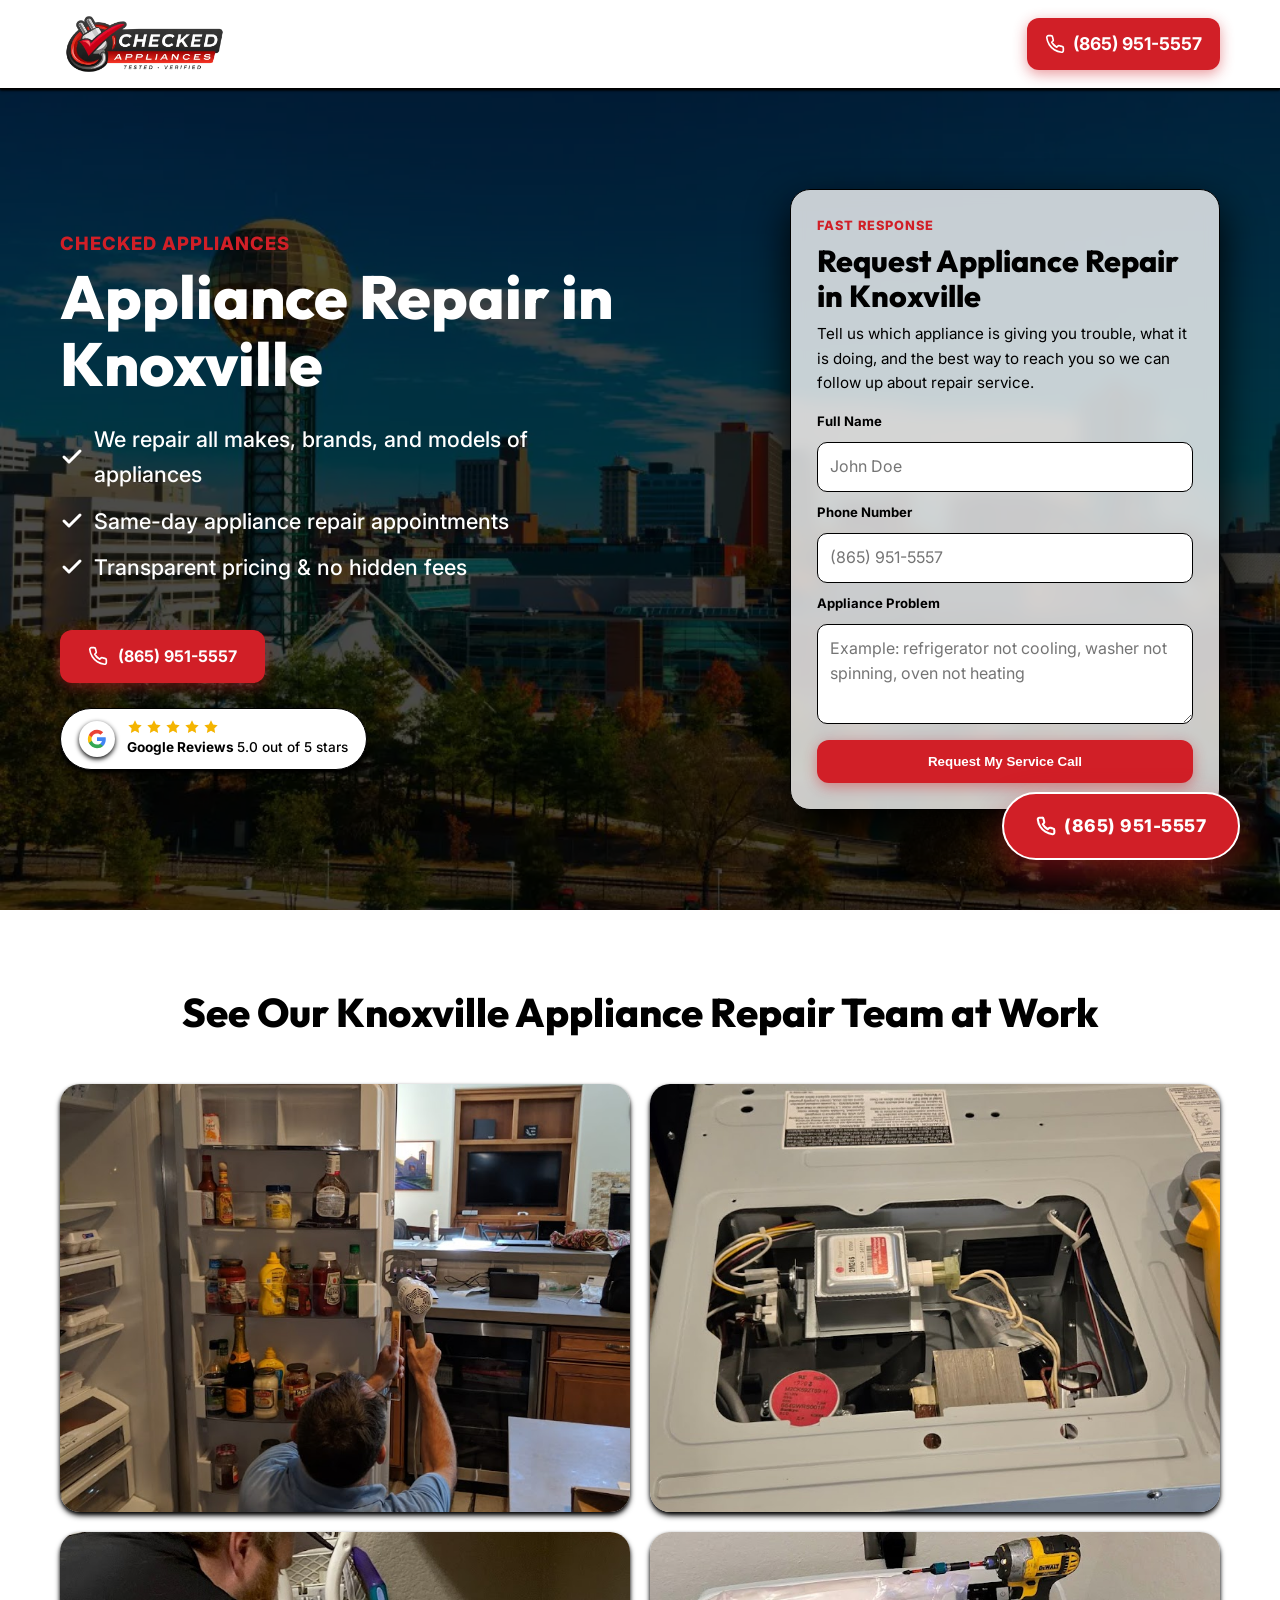
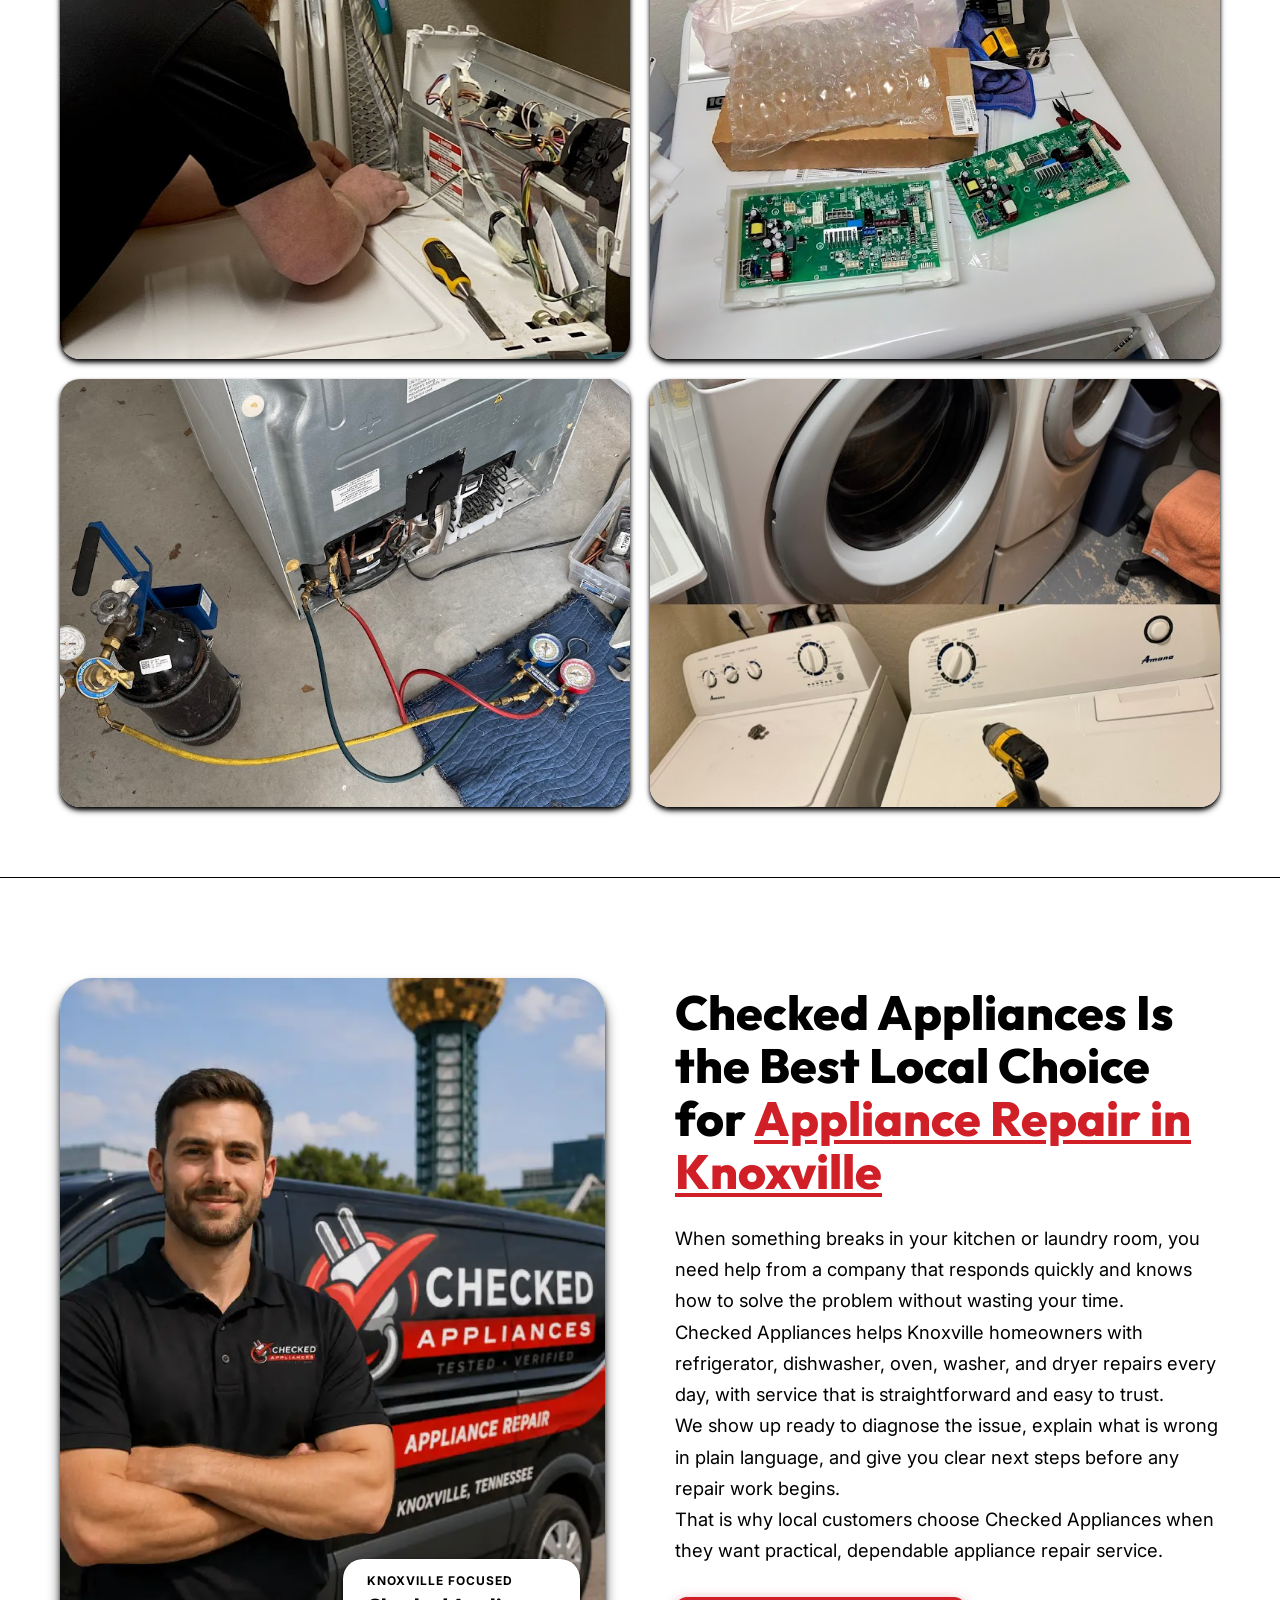
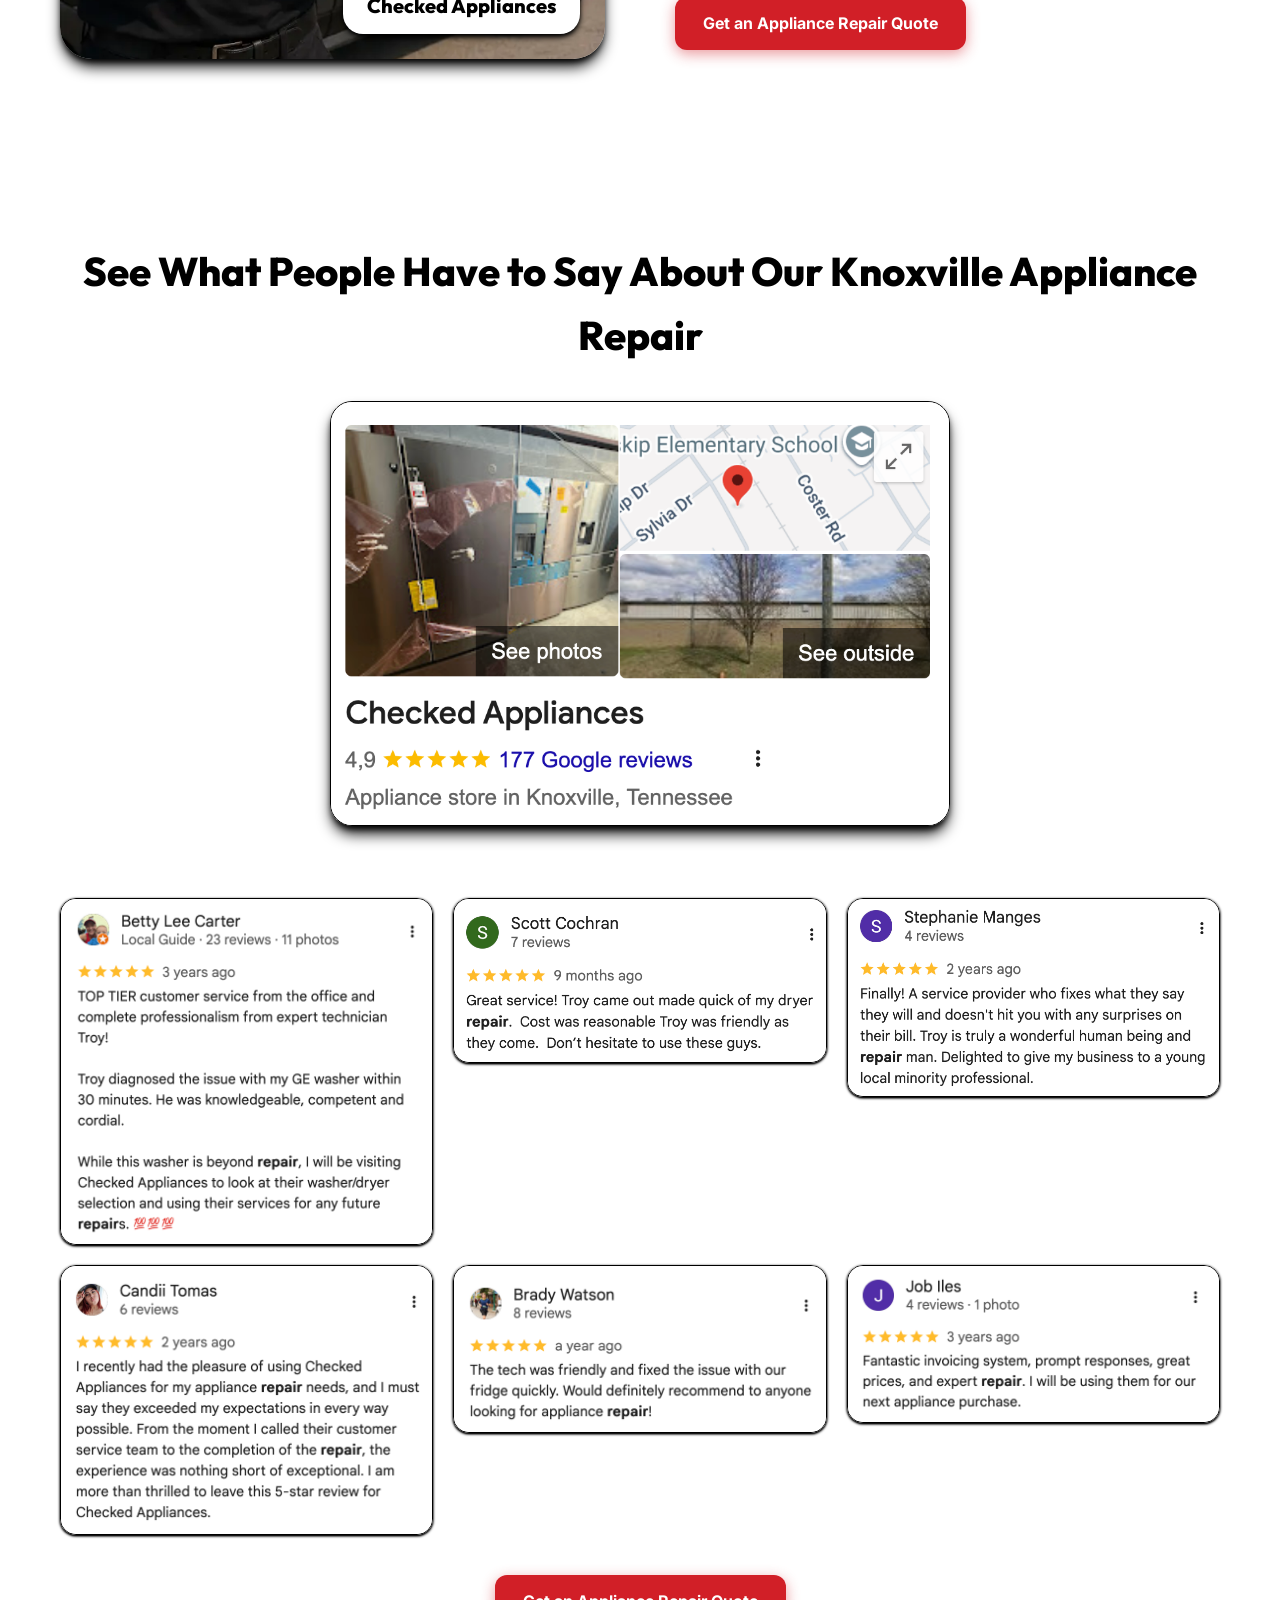
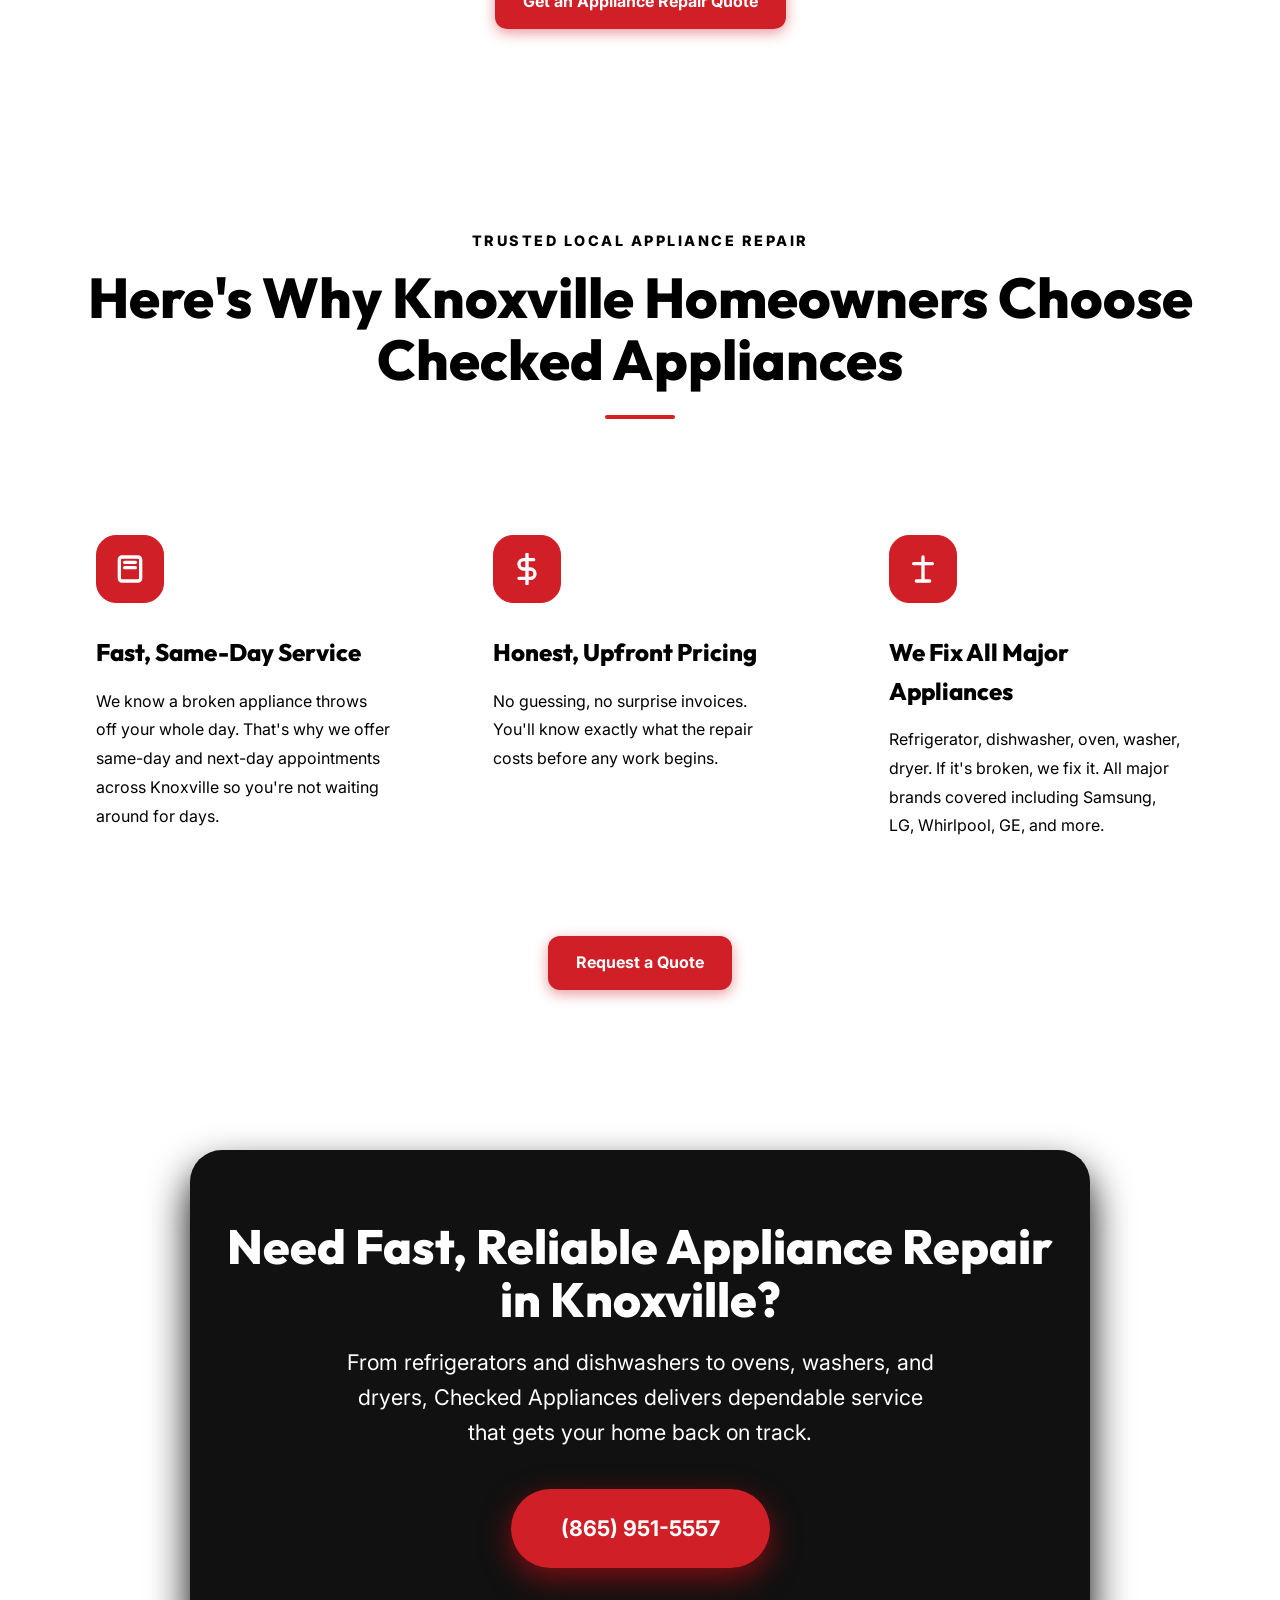
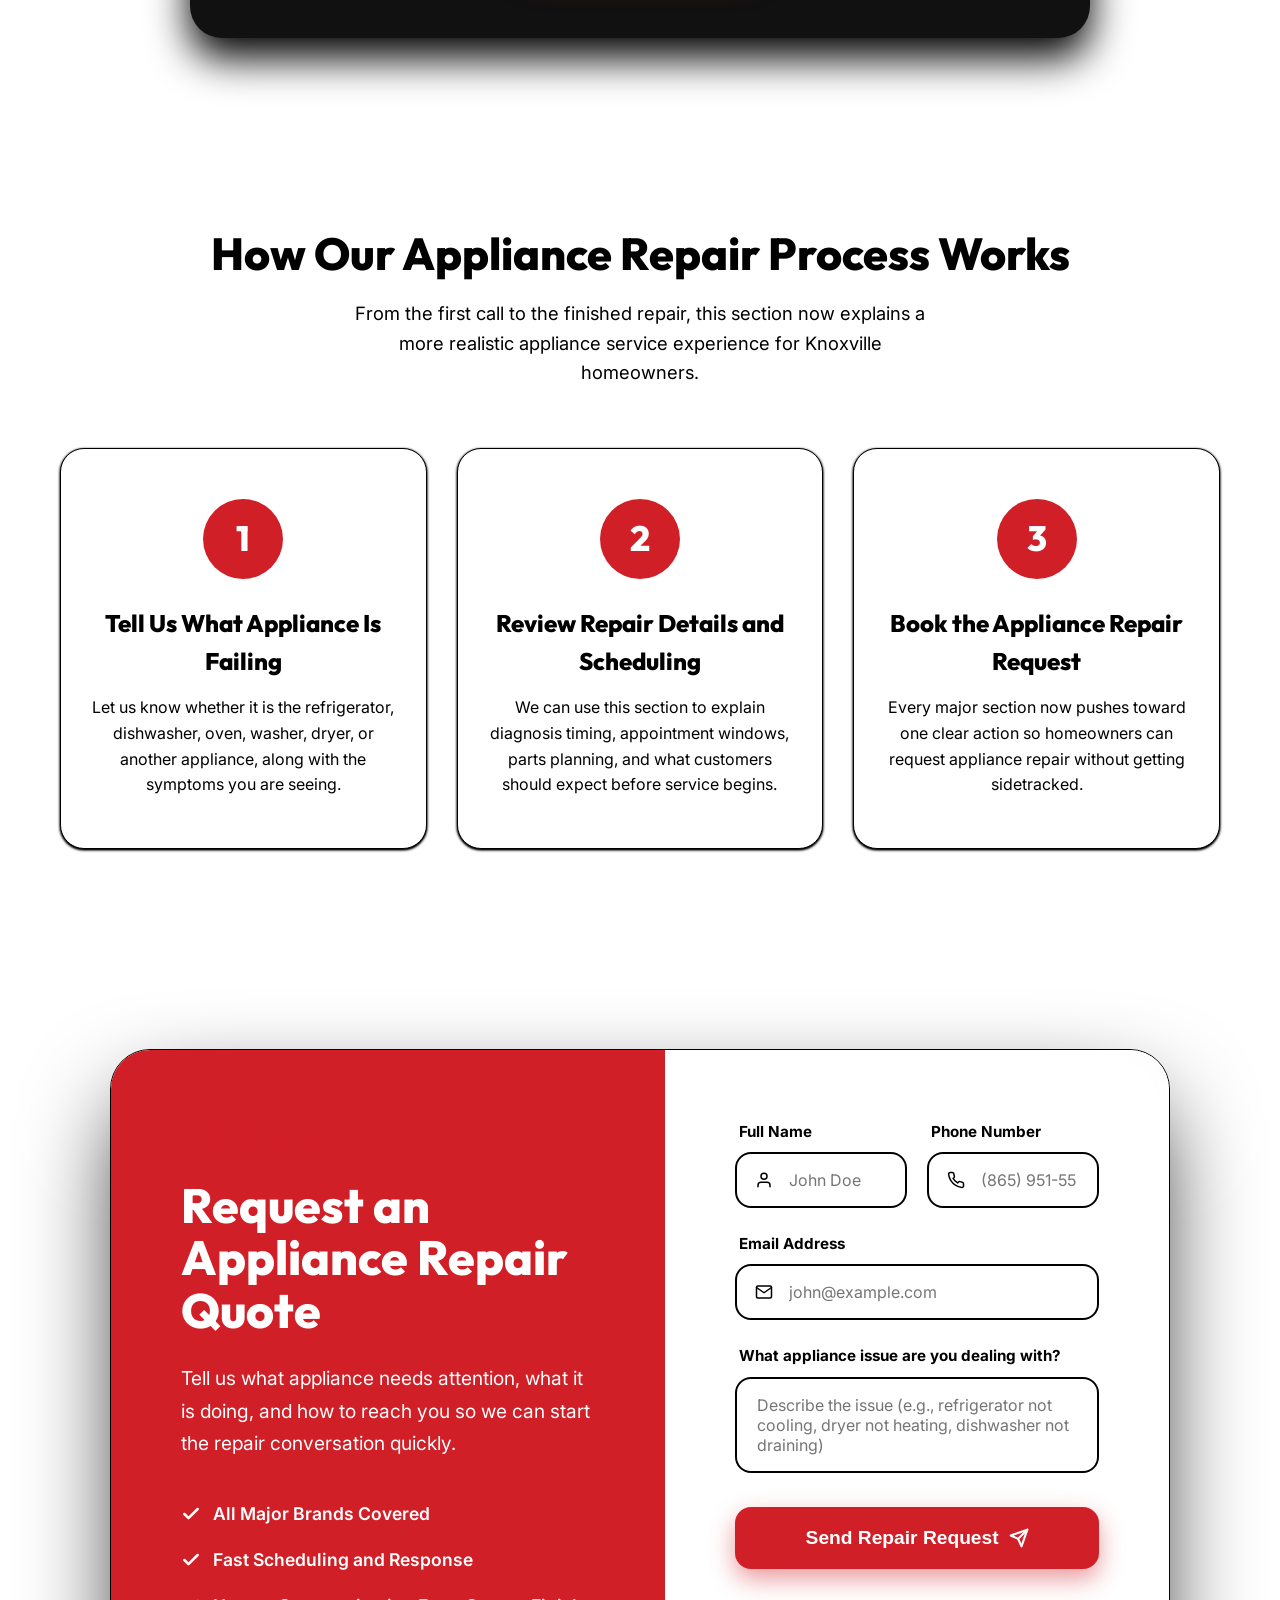
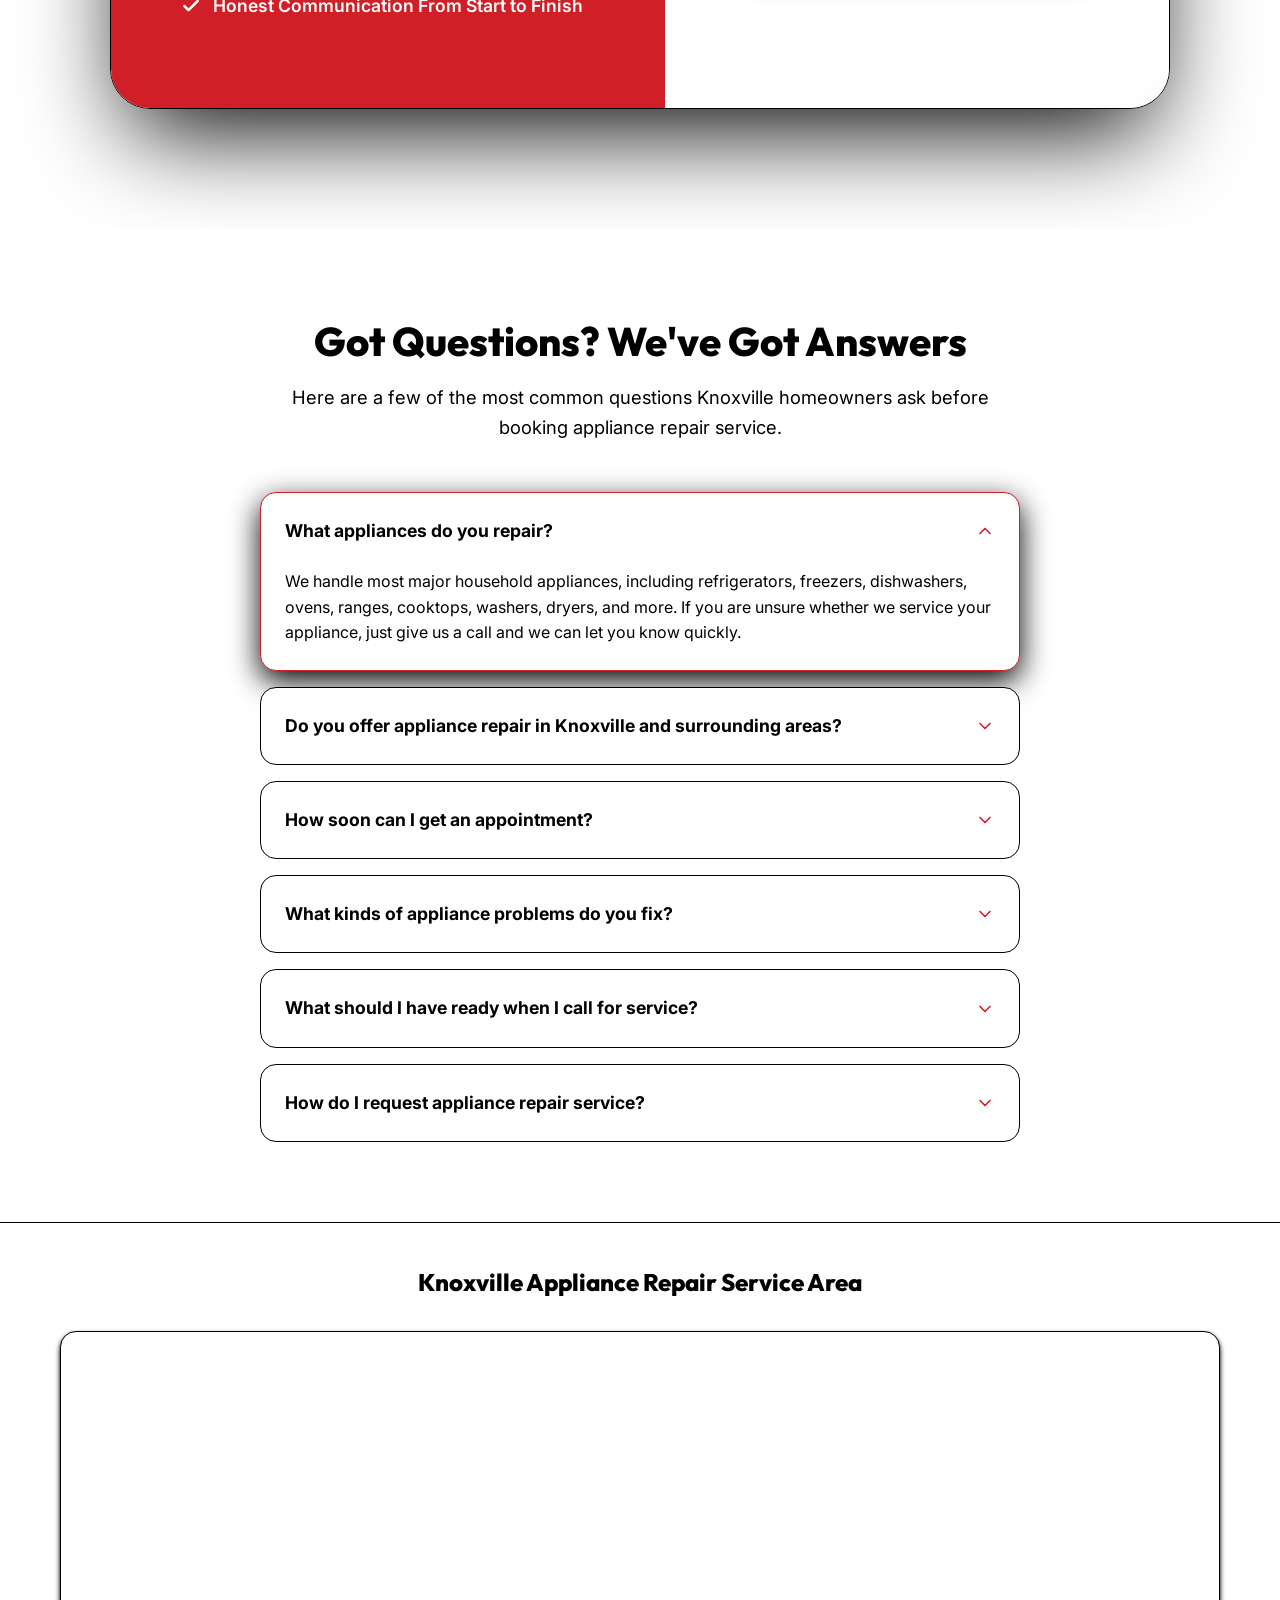
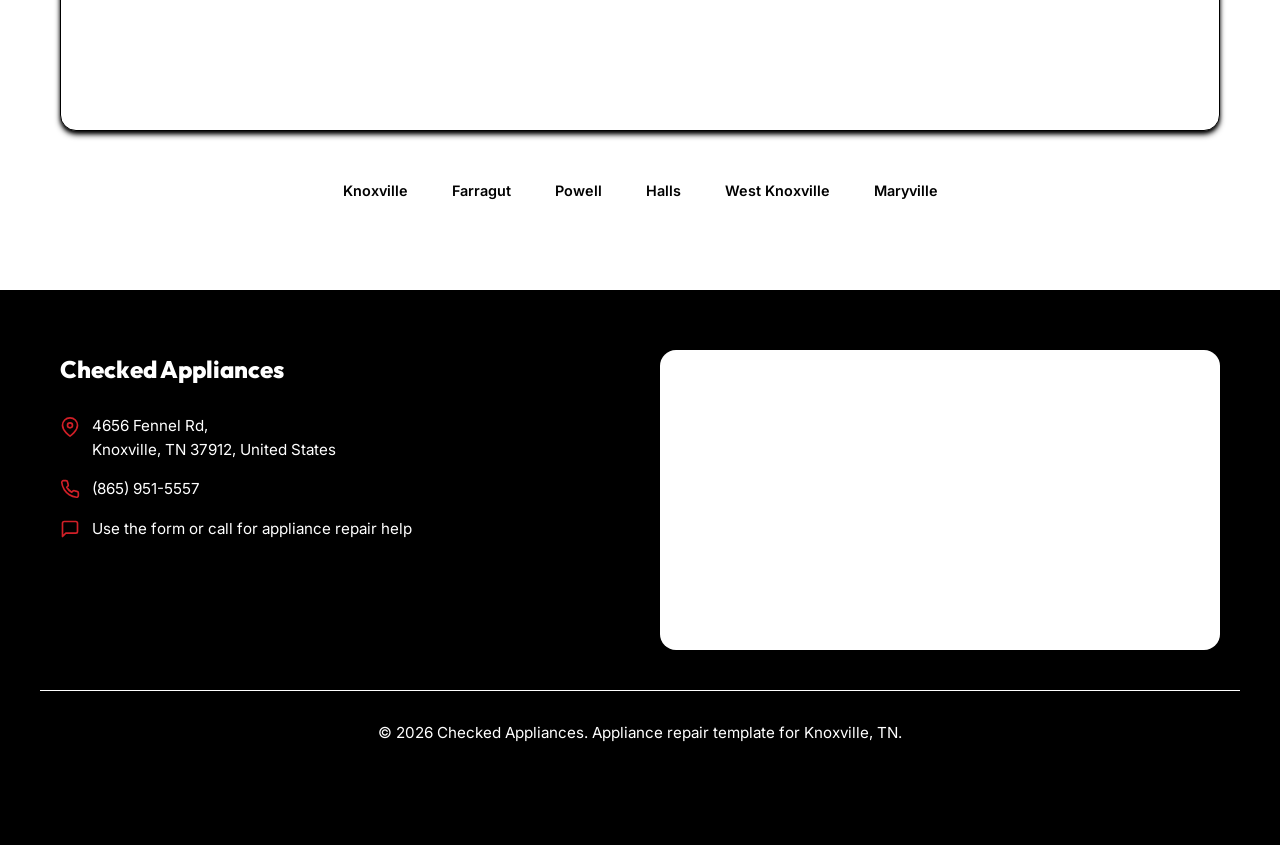
==== index.html @ 208848c4 "feat: rebuild landing page for checked appliances" ====
<!DOCTYPE html>
<html lang="en">

<head>
    <meta charset="UTF-8">
    <meta name="viewport" content="width=device-width, initial-scale=1.0">
    <title>Checked Appliances | Appliance Repair Knoxville</title>
    <meta name="description"
        content="Checked Appliances is a Knoxville appliance repair landing page template built for refrigerator, oven, dishwasher, washer, and dryer service.">
    <link rel="stylesheet" href="style.css">
    <link rel="preconnect" href="https://fonts.googleapis.com">
    <link rel="preconnect" href="https://fonts.gstatic.com" crossorigin>
    <link
        href="https://fonts.googleapis.com/css2?family=Inter:wght@400;500;600;700;800&family=Outfit:wght@400;600;700;800&display=swap"
        rel="stylesheet">
    <script type="application/ld+json">
    {
      "@context": "https://schema.org",
      "@type": "LocalBusiness",
      "name": "Checked Appliances",
      "image": "placeholder.svg",
      "url": "https://example.com",
      "telephone": "",
      "priceRange": "$$",
      "address": {
        "@type": "PostalAddress",
        "streetAddress": "Knoxville Service Area",
        "addressLocality": "Knoxville",
        "addressRegion": "TN",
        "postalCode": "37902",
        "addressCountry": "US"
      },
      "geo": {
        "@type": "GeoCoordinates",
        "latitude": 35.9606,
        "longitude": -83.9207
      },
      "openingHoursSpecification": {
        "@type": "OpeningHoursSpecification",
        "dayOfWeek": [
          "Monday",
          "Tuesday",
          "Wednesday",
          "Thursday",
          "Friday",
          "Saturday"
        ],
        "opens": "08:00",
        "closes": "18:00"
      },
      "sameAs": []
    }
    </script>
</head>

<body>
    <header class="sticky-header">
        <div class="container header-content">
            <div class="logo">
                <img src="Checked-Appliances-01.webp" alt="Checked Appliances logo" class="logo-img">
            </div>
            <div class="header-right">
                <a href="tel:8659515557" class="phone-link header-cta" id="header-call-link">
                    <svg class="phone-icon" viewBox="0 0 24 24" fill="none" stroke="currentColor" stroke-width="2"
                        stroke-linecap="round" stroke-linejoin="round">
                        <path
                            d="M22 16.92v3a2 2 0 0 1-2.18 2 19.79 19.79 0 0 1-8.63-3.07 19.5 19.5 0 0 1-6-6 19.79 19.79 0 0 1-3.07-8.67A2 2 0 0 1 4.11 2h3a2 2 0 0 1 2 1.72 12.84 12.84 0 0 0 .7 2.81 2 2 0 0 1-.45 2.11L8.09 9.91a16 16 0 0 0 6 6l1.27-1.27a2 2 0 0 1 2.11-.45 12.84 12.84 0 0 0 2.81.7A2 2 0 0 1 22 16.92z">
                        </path>
                    </svg>
                    (865) 951-5557
                </a>
            </div>
        </div>
    </header>

    <main id="top">
        <section class="hero-v2">
            <div class="hero-overlay"></div>
            <img src="knoxvilletn.webp" alt="Knoxville skyline" class="hero-bg-img">
            <div class="container hero-container">
                <div class="hero-content">
                    <p style="color: var(--accent); font-weight: 800; font-size: 1.15rem; margin-bottom: 5px; text-transform: uppercase; letter-spacing: 1px;">Checked Appliances</p>
                    <h1 style="margin-top: 0;">Appliance Repair in <span class="highlight">Knoxville</span></h1>
                    <ul class="hero-subtext" style="list-style: none; padding: 0; text-align: left;">
                        <li style="display: flex; align-items: center; gap: 10px; margin-bottom: 12px; text-align: left;">
                            <svg width="24" height="24" viewBox="0 0 24 24" fill="none" stroke="#ffffff" stroke-width="3" stroke-linecap="round" stroke-linejoin="round" style="flex-shrink: 0;"><polyline points="20 6 9 17 4 12"></polyline></svg>
                            We repair all makes, brands, and models of appliances
                        </li>
                        <li style="display: flex; align-items: center; gap: 10px; margin-bottom: 12px; text-align: left;">
                            <svg width="24" height="24" viewBox="0 0 24 24" fill="none" stroke="#ffffff" stroke-width="3" stroke-linecap="round" stroke-linejoin="round" style="flex-shrink: 0;"><polyline points="20 6 9 17 4 12"></polyline></svg>
                            Same-day appliance repair appointments
                        </li>
                        <li style="display: flex; align-items: center; gap: 10px; text-align: left;">
                            <svg width="24" height="24" viewBox="0 0 24 24" fill="none" stroke="#ffffff" stroke-width="3" stroke-linecap="round" stroke-linejoin="round" style="flex-shrink: 0;"><polyline points="20 6 9 17 4 12"></polyline></svg>
                            Transparent pricing & no hidden fees
                        </li>
                    </ul>

                    <div class="hero-actions-container">
                        <a href="tel:8659515557" class="btn btn-primary btn-cta-main" id="hero-call-btn">
                            <svg class="phone-icon ring-animation" viewBox="0 0 24 24" fill="none" stroke="currentColor"
                                stroke-width="2" stroke-linecap="round" stroke-linejoin="round">
                                <path
                                    d="M22 16.92v3a2 2 0 0 1-2.18 2 19.79 19.79 0 0 1-8.63-3.07 19.5 19.5 0 0 1-6-6 19.79 19.79 0 0 1-3.07-8.67A2 2 0 0 1 4.11 2h3a2 2 0 0 1 2 1.72 12.84 12.84 0 0 0 .7 2.81 2 2 0 0 1-.45 2.11L8.09 9.91a16 16 0 0 0 6 6l1.27-1.27a2 2 0 0 1 2.11-.45 12.84 12.84 0 0 0 2.81.7A2 2 0 0 1 22 16.92z">
                                </path>
                            </svg>
                            (865) 951-5557
                        </a>
                    </div>

                    <div style="margin-top: 8px;">
                        <div style="display: inline-flex; align-items: center; gap: 12px; background: #ffffff; padding: 10px 18px; border-radius: 50px; box-shadow: var(--shadow-md); border: 1px solid #000000;">
                            <div style="width: 36px; height: 36px; background: #fff; border-radius: 50%; box-shadow: 0 2px 5px #000000; display: flex; align-items: center; justify-content: center; flex-shrink: 0;">
                                <svg width="20" height="20" viewBox="0 0 24 24">
                                  <path fill="#4285F4" d="M22.56 12.25c0-.78-.07-1.53-.2-2.25H12v4.26h5.92c-.26 1.37-1.04 2.53-2.21 3.31v2.77h3.57c2.08-1.92 3.28-4.74 3.28-8.09z"/>
                                  <path fill="#34A853" d="M12 23c2.97 0 5.46-.98 7.28-2.66l-3.57-2.77c-.98.66-2.23 1.06-3.71 1.06-2.86 0-5.29-1.93-6.16-4.53H2.18v2.84C3.99 20.53 7.7 23 12 23z"/>
                                  <path fill="#FBBC05" d="M5.84 14.09c-.22-.66-.35-1.36-.35-2.09s.13-1.43.35-2.09V7.07H2.18C1.43 8.55 1 10.22 1 12s.43 3.45 1.18 4.93l3.66-2.84z"/>
                                  <path fill="#EA4335" d="M12 5.38c1.62 0 3.06.56 4.21 1.64l3.15-3.15C17.45 2.09 14.97 1 12 1 7.7 1 3.99 3.47 2.18 7.07l3.66 2.84c.87-2.6 3.3-4.53 6.16-4.53z"/>
                                </svg>
                            </div>
                            <div style="display: flex; flex-direction: column; align-items: flex-start; text-align: left;">
                                <div style="display: flex; gap: 3px; color: #f4b400;">
                                    <svg width="16" height="16" viewBox="0 0 24 24" fill="currentColor"><path d="M12 2L15.09 8.26L22 9.27L17 14.14L18.18 21.02L12 17.77L5.82 21.02L7 14.14L2 9.27L8.91 8.26L12 2Z"/></svg>
                                    <svg width="16" height="16" viewBox="0 0 24 24" fill="currentColor"><path d="M12 2L15.09 8.26L22 9.27L17 14.14L18.18 21.02L12 17.77L5.82 21.02L7 14.14L2 9.27L8.91 8.26L12 2Z"/></svg>
                                    <svg width="16" height="16" viewBox="0 0 24 24" fill="currentColor"><path d="M12 2L15.09 8.26L22 9.27L17 14.14L18.18 21.02L12 17.77L5.82 21.02L7 14.14L2 9.27L8.91 8.26L12 2Z"/></svg>
                                    <svg width="16" height="16" viewBox="0 0 24 24" fill="currentColor"><path d="M12 2L15.09 8.26L22 9.27L17 14.14L18.18 21.02L12 17.77L5.82 21.02L7 14.14L2 9.27L8.91 8.26L12 2Z"/></svg>
                                    <svg width="16" height="16" viewBox="0 0 24 24" fill="currentColor"><path d="M12 2L15.09 8.26L22 9.27L17 14.14L18.18 21.02L12 17.77L5.82 21.02L7 14.14L2 9.27L8.91 8.26L12 2Z"/></svg>
                                </div>
                                <span style="font-size: 0.85rem; font-weight: 700; color: var(--text-main); margin-top: 2px;">Google Reviews <span style="font-weight: 500; color: var(--text-light);">5.0 out of 5 stars</span></span>
                            </div>
                        </div>

                        <div class="desktop-hero-photo desktop-only">
                            <img src="placeholder.svg" alt="Checked Appliances technician placeholder" class="desktop-hero-photo-img">
                        </div>

                        <div class="mobile-truck-anim-hero mobile-only truck-trigger">
                            <img src="placeholder.svg" alt="Checked Appliances service placeholder" class="truck-img-hero">
                        </div>
                    </div>
                </div>
                <aside class="hero-form-panel desktop-only" aria-label="Request appliance repair">
                    <div class="hero-form-card">
                        <p class="hero-form-kicker">Fast Response</p>
                        <h3>Request Appliance Repair in Knoxville</h3>
                        <p class="hero-form-copy">Tell us which appliance is giving you trouble, what it is doing, and the best way to reach you so we can follow up about repair service.</p>
                        <form data-netlify="true" name="hero-appliance-repair-quote" class="hero-quick-form">
                            <input type="hidden" name="form-name" value="hero-appliance-repair-quote">
                            <label for="hero-name">Full Name</label>
                            <input type="text" id="hero-name" name="name" required placeholder="John Doe">

                            <label for="hero-phone">Phone Number</label>
                            <input type="tel" id="hero-phone" name="phone" required placeholder="(865) 951-5557">

                            <label for="hero-needs">Appliance Problem</label>
                            <textarea id="hero-needs" name="needs" rows="3" required placeholder="Example: refrigerator not cooling, washer not spinning, oven not heating"></textarea>

                            <button type="submit" class="btn btn-primary hero-form-submit">Request My Service Call</button>
                        </form>
                    </div>
                </aside>
                </div>
            </div>
        </section>

        <section class="team-gallery" style="background: var(--white); padding: 70px 0;">
            <div class="container">
                <div class="section-header" style="margin-bottom: 40px;">
                    <h2>See Our Knoxville Appliance Repair Team at Work</h2>
                </div>
                <div class="team-grid">
                    <div class="team-item"><img src="appliancerepair1.jpg" alt="Technician repairing a refrigerator in Knoxville" style="position: absolute; top: 0; left: 0; width: 100%; height: 100%; object-fit: cover;"></div>
                    <div class="team-item"><img src="appliancerepair2.jpg" alt="Appliance diagnostics and electrical testing" style="position: absolute; top: 0; left: 0; width: 100%; height: 100%; object-fit: cover;"></div>
                    <div class="team-item"><img src="appliancerepair3.jpg" alt="Technician repairing a laundry appliance" style="position: absolute; top: 0; left: 0; width: 100%; height: 100%; object-fit: cover;"></div>
                    <div class="team-item"><img src="appliancerepair5.jpg" alt="Replacement appliance control boards ready for repair" style="position: absolute; top: 0; left: 0; width: 100%; height: 100%; object-fit: cover;"></div>
                    <div class="team-item"><img src="appliancerepair6.jpg" alt="Refrigerator sealed system service in progress" style="position: absolute; top: 0; left: 0; width: 100%; height: 100%; object-fit: cover;"></div>
                    <div class="team-item"><img src="appliancerepair7.jpg" alt="Washer and dryer appliance repair examples" style="position: absolute; top: 0; left: 0; width: 100%; height: 100%; object-fit: cover;"></div>
                </div>
            </div>
        </section>

        <section class="owner-intro">
            <div class="container split-50">
                <div class="owner-image-box">
                    <img src="checkedappliances.webp" alt="Checked Appliances technician in Knoxville" class="owner-img">
                    <div class="owner-badge">
                        <span class="badge-title">Knoxville Focused</span>
                        <span class="badge-name">Checked Appliances</span>
                    </div>
                </div>
                <div class="owner-text-box">
                    <h2 class="owner-title">Checked Appliances Is the Best Local Choice for <span class="highlight">Appliance Repair in Knoxville</span></h2>
                    <div class="owner-blurb">
                        <p>When something breaks in your kitchen or laundry room, you need help from a company that responds quickly and knows how to solve the problem without wasting your time.<br>Checked Appliances helps Knoxville homeowners with refrigerator, dishwasher, oven, washer, and dryer repairs every day, with service that is straightforward and easy to trust.<br>We show up ready to diagnose the issue, explain what is wrong in plain language, and give you clear next steps before any repair work begins.<br>That is why local customers choose Checked Appliances when they want practical, dependable appliance repair service.</p>
                    </div>
                    <div class="owner-cta">
                        <a href="#top" class="btn btn-primary">Get an Appliance Repair Quote</a>
                    </div>
                </div>
            </div>
        </section>

        <section id="reviews" class="reviews">
            <div class="container">
                <div class="section-header" style="display: flex; flex-direction: column; align-items: center;">
                    <h2>See What People Have to Say About Our Knoxville Appliance Repair</h2>
                    <img src="reviews-summary.png" alt="Checked Appliances Google review summary" style="width: 100%; max-width: 620px; border-radius: 22px; margin-top: 24px; margin-bottom: 22px; box-shadow: var(--shadow-lg); border: 1px solid #000000;">
                </div>

                <div class="reviews-grid-v2">
                    <img src="review-1.png" alt="Checked Appliances review from Betty Lee Carter" class="review-img-v2">
                    <img src="review-2.png" alt="Checked Appliances review from Scott Cochran" class="review-img-v2">
                    <img src="review-3.png" alt="Checked Appliances review from Stephanie Manges" class="review-img-v2">
                    <img src="review-4.png" alt="Checked Appliances review from Candii Tomas" class="review-img-v2">
                    <img src="review-5.png" alt="Checked Appliances review from Brady Watson" class="review-img-v2">
                    <img src="review-6.png" alt="Checked Appliances review from Job Iles" class="review-img-v2">
                </div>

                <div style="display: flex; flex-wrap: wrap; justify-content: center; gap: 14px; margin-top: 40px; margin-bottom: 20px;">
                    <a href="#top" class="btn btn-primary" id="reviews-call-btn">Get an Appliance Repair Quote</a>
                </div>
            </div>
        </section>

        <section class="why-pick-v3">
            <div class="blob-1"></div>
            <div class="blob-2"></div>

            <div class="container" style="position: relative; z-index: 2;">
                <div class="section-header-v3">
                    <p class="subtitle-v3">Trusted Local Appliance Repair</p>
                    <h2 class="title-v3">Here's Why Knoxville Homeowners Choose Checked Appliances</h2>
                    <div class="divider-v3"></div>
                </div>

                <div class="feature-grid-v3">
                    <div class="feature-card-v3 reveal">
                        <div class="icon-box-v3">
                            <svg width="32" height="32" viewBox="0 0 24 24" fill="none" stroke="#ffffff" stroke-width="2.5" stroke-linecap="round" stroke-linejoin="round">
                                <rect x="4" y="3" width="16" height="18" rx="2"/><line x1="8" y1="7" x2="16" y2="7"/><line x1="8" y1="11" x2="16" y2="11"/>
                            </svg>
                        </div>
                        <h3 class="card-title-v3">Fast, Same-Day Service</h3>
                        <p class="card-text-v3">We know a broken appliance throws off your whole day. That's why we offer same-day and next-day appointments across Knoxville so you're not waiting around for days.</p>
                    </div>

                    <div class="feature-card-v3 reveal" style="transition-delay: 0.1s;">
                        <div class="icon-box-v3">
                            <svg width="32" height="32" viewBox="0 0 24 24" fill="none" stroke="#ffffff" stroke-width="2.5" stroke-linecap="round" stroke-linejoin="round">
                                <line x1="12" y1="1" x2="12" y2="23"/><path d="M17 5H9.5a3.5 3.5 0 0 0 0 7h5a3.5 3.5 0 0 1 0 7H6"/>
                            </svg>
                        </div>
                        <h3 class="card-title-v3">Honest, Upfront Pricing</h3>
                        <p class="card-text-v3">No guessing, no surprise invoices. You'll know exactly what the repair costs before any work begins.</p>
                    </div>

                    <div class="feature-card-v3 reveal" style="transition-delay: 0.2s;">
                        <div class="icon-box-v3">
                            <svg width="32" height="32" viewBox="0 0 24 24" fill="none" stroke="#ffffff" stroke-width="2.5" stroke-linecap="round" stroke-linejoin="round">
                                <path d="M12 3v18"/><path d="M5 8h14"/><path d="M7 21h10"/>
                            </svg>
                        </div>
                        <h3 class="card-title-v3">We Fix All Major Appliances</h3>
                        <p class="card-text-v3">Refrigerator, dishwasher, oven, washer, dryer. If it's broken, we fix it. All major brands covered including Samsung, LG, Whirlpool, GE, and more.</p>
                    </div>
                </div>

                <div style="display: flex; flex-wrap: wrap; justify-content: center; gap: 14px; margin-top: 50px;">
                    <a href="#top" class="btn btn-primary" id="why-pick-call-btn">Request a Quote</a>
                </div>
            </div>
        </section>

        <section class="final-cta" style="padding: 60px 20px 100px;">
            <div class="container" style="background: #111111; border-radius: 32px; padding: 70px 30px; text-align: center; box-shadow: 0 20px 40px #000000; position: relative; overflow: hidden; max-width: 900px; margin: 0 auto;">
                <h2 style="color: var(--white); position: relative; z-index: 2; line-height: 1.1;">Need Fast, Reliable Appliance Repair in Knoxville?</h2>
                <p style="color: #ffffff; position: relative; z-index: 2; max-width: 600px; margin: 0 auto 40px auto; font-size: 1.35rem;">From refrigerators and dishwashers to ovens, washers, and dryers, Checked Appliances delivers dependable service that gets your home back on track.</p>
                <div style="position: relative; z-index: 2; display: flex; flex-wrap: wrap; align-items: center; justify-content: center; gap: 16px;">
                    <a href="tel:8659515557" class="btn btn-primary btn-large" id="final-call-btn" style="padding: 22px 50px; border-radius: 50px; display: inline-flex; align-items: center; gap: 16px; box-shadow: 0 10px 30px #7f0f14; font-size: 1.35rem;">
                        (865) 951-5557
                    </a>
                </div>
            </div>
        </section>

        <section class="process" style="padding: 80px 0; background: var(--bg-light);">
            <div class="container">
                <div class="section-header" style="text-align: center; margin-bottom: 60px;">
                    <h2 style="font-size: 2.8rem; color: var(--primary);">How Our Appliance Repair Process Works</h2>
                    <p style="color: var(--text-light); font-size: 1.15rem; max-width: 600px; margin: 10px auto 0;">From the first call to the finished repair, this section now explains a more realistic appliance service experience for Knoxville homeowners.</p>
                </div>

                <div style="display: grid; grid-template-columns: repeat(auto-fit, minmax(300px, 1fr)); gap: 30px; position: relative;">
                    <div style="background: var(--white); padding: 50px 30px; border-radius: 24px; text-align: center; box-shadow: var(--shadow-sm); border: 1px solid #000000; transition: transform 0.3s ease;">
                        <div style="width: 80px; height: 80px; background: #d11f27; color: #ffffff; border-radius: 50%; display: flex; align-items: center; justify-content: center; font-size: 2.2rem; margin: 0 auto 25px; font-weight: 800; font-family: 'Outfit', sans-serif;">1</div>
                        <h3 style="font-size: 1.5rem; margin-bottom: 15px; color: var(--primary);">Tell Us What Appliance Is Failing</h3>
                        <p style="color: var(--text-light); line-height: 1.6;">Let us know whether it is the refrigerator, dishwasher, oven, washer, dryer, or another appliance, along with the symptoms you are seeing.</p>
                    </div>

                    <div style="background: var(--white); padding: 50px 30px; border-radius: 24px; text-align: center; box-shadow: var(--shadow-sm); border: 1px solid #000000; transition: transform 0.3s ease;">
                        <div style="width: 80px; height: 80px; background: #d11f27; color: #ffffff; border-radius: 50%; display: flex; align-items: center; justify-content: center; font-size: 2.2rem; margin: 0 auto 25px; font-weight: 800; font-family: 'Outfit', sans-serif;">2</div>
                        <h3 style="font-size: 1.5rem; margin-bottom: 15px; color: var(--primary);">Review Repair Details and Scheduling</h3>
                        <p style="color: var(--text-light); line-height: 1.6;">We can use this section to explain diagnosis timing, appointment windows, parts planning, and what customers should expect before service begins.</p>
                    </div>

                    <div style="background: var(--white); padding: 50px 30px; border-radius: 24px; text-align: center; box-shadow: var(--shadow-sm); border: 1px solid #000000; transition: transform 0.3s ease;">
                        <div style="width: 80px; height: 80px; background: #d11f27; color: #ffffff; border-radius: 50%; display: flex; align-items: center; justify-content: center; font-size: 2.2rem; margin: 0 auto 25px; font-weight: 800; font-family: 'Outfit', sans-serif;">3</div>
                        <h3 style="font-size: 1.5rem; margin-bottom: 15px; color: var(--primary);">Book the Appliance Repair Request</h3>
                        <p style="color: var(--text-light); line-height: 1.6;">Every major section now pushes toward one clear action so homeowners can request appliance repair without getting sidetracked.</p>
                    </div>
                </div>
            </div>
        </section>

        <section id="quote-form" class="quote-form-section-v2">
            <div class="container container-medium">
                <div class="form-wrapper-v2">
                    <div class="form-grid-v2">
                        <div class="form-content-v2">
                            <span class="form-tag">Fast & Easy</span>
                            <h2 class="form-title">Request an <span class="highlight">Appliance Repair Quote</span></h2>
                            <p class="form-description">Tell us what appliance needs attention, what it is doing, and how to reach you so we can start the repair conversation quickly.</p>

                            <ul class="form-perks">
                                <li>
                                    <svg width="20" height="20" viewBox="0 0 24 24" fill="none" stroke="#ffffff" stroke-width="3" stroke-linecap="round" stroke-linejoin="round"><polyline points="20 6 9 17 4 12"></polyline></svg>
                                    All Major Brands Covered
                                </li>
                                <li>
                                    <svg width="20" height="20" viewBox="0 0 24 24" fill="none" stroke="#ffffff" stroke-width="3" stroke-linecap="round" stroke-linejoin="round"><polyline points="20 6 9 17 4 12"></polyline></svg>
                                    Fast Scheduling and Response
                                </li>
                                <li>
                                    <svg width="20" height="20" viewBox="0 0 24 24" fill="none" stroke="#ffffff" stroke-width="3" stroke-linecap="round" stroke-linejoin="round"><polyline points="20 6 9 17 4 12"></polyline></svg>
                                    Honest Communication From Start to Finish
                                </li>
                            </ul>
                        </div>

                        <div class="form-container-v2">
                            <form id="lead-form" data-netlify="true" name="appliance-repair-quote" class="premium-form">
                                <input type="hidden" name="form-name" value="appliance-repair-quote">
                                <div class="input-row">
                                    <div class="input-field">
                                        <label for="name">Full Name</label>
                                        <div class="input-wrapper">
                                            <svg class="input-icon" width="18" height="18" viewBox="0 0 24 24" fill="none" stroke="currentColor" stroke-width="2" stroke-linecap="round" stroke-linejoin="round"><path d="M20 21v-2a4 4 0 0 0-4-4H8a4 4 0 0 0-4 4v2"></path><circle cx="12" cy="7" r="4"></circle></svg>
                                            <input type="text" id="name" name="name" required placeholder="John Doe">
                                        </div>
                                    </div>
                                    <div class="input-field">
                                        <label for="phone">Phone Number</label>
                                        <div class="input-wrapper">
                                            <svg class="input-icon" width="18" height="18" viewBox="0 0 24 24" fill="none" stroke="currentColor" stroke-width="2" stroke-linecap="round" stroke-linejoin="round"><path d="M22 16.92v3a2 2 0 0 1-2.18 2 19.79 19.79 0 0 1-8.63-3.07 19.5 19.5 0 0 1-6-6 19.79 19.79 0 0 1-3.07-8.67A2 2 0 0 1 4.11 2h3a2 2 0 0 1 2 1.72 12.84 12.84 0 0 0 .7 2.81 2 2 0 0 1-.45 2.11L8.09 9.91a16 16 0 0 0 6 6l1.27-1.27a2 2 0 0 1 2.11-.45 12.84 12.84 0 0 0 2.81.7A2 2 0 0 1 22 16.92z"></path></svg>
                                            <input type="tel" id="phone" name="phone" required placeholder="(865) 951-5557">
                                        </div>
                                    </div>
                                </div>
                                <div class="input-field">
                                    <label for="email">Email Address</label>
                                    <div class="input-wrapper">
                                        <svg class="input-icon" width="18" height="18" viewBox="0 0 24 24" fill="none" stroke="currentColor" stroke-width="2" stroke-linecap="round" stroke-linejoin="round"><path d="M4 4h16c1.1 0 2 .9 2 2v12c0 1.1-.9 2-2 2H4c-1.1 0-2-.9-2-2V6c0-1.1.9-2 2-2z"></path><polyline points="22,6 12,13 2,6"></polyline></svg>
                                        <input type="email" id="email" name="email" required placeholder="john@example.com">
                                    </div>
                                </div>
                                <div class="input-field">
                                    <label for="needs">What appliance issue are you dealing with?</label>
                                    <div class="input-wrapper">
                                        <textarea id="needs" name="needs" rows="3" required placeholder="Describe the issue (e.g., refrigerator not cooling, dryer not heating, dishwasher not draining)"></textarea>
                                    </div>
                                </div>
                                <button type="submit" class="btn btn-primary submit-btn-v2">
                                    <span>Send Repair Request</span>
                                    <svg width="20" height="20" viewBox="0 0 24 24" fill="none" stroke="currentColor" stroke-width="2.5" stroke-linecap="round" stroke-linejoin="round"><line x1="22" y1="2" x2="11" y2="13"></line><polygon points="22 2 15 22 11 13 2 9 22 2"></polygon></svg>
                                </button>
                            </form>
                        </div>
                    </div>
                </div>
            </div>
        </section>

        <div id="success-modal" class="modal">
            <div class="modal-content">
                <div class="modal-header">
                    <span class="close-modal">&times;</span>
                </div>
                <div class="modal-body" style="text-align: center; padding: 20px 10px 40px;">
                    <div class="success-icon">✓</div>
                    <h3 style="font-size: 2rem; color: var(--primary); margin-bottom: 15px;">Request Received!</h3>
                    <p style="font-size: 1.15rem; color: var(--text-light); line-height: 1.6; max-width: 430px; margin: 0 auto 30px;">Thanks for filling out the form. This template is set up to confirm the lead cleanly without any tracking add-ons.</p>
                    <button class="btn btn-primary close-modal-btn" style="width: 100%; border-radius: 50px; padding: 15px;">Awesome, Got it</button>
                </div>
            </div>
        </div>

        <section class="faq-section" style="padding: 80px 0; background: var(--white);">
            <div class="container" style="max-width: 800px;">
                <div class="section-header" style="text-align: center; margin-bottom: 50px;">
                    <h2 style="font-size: 2.5rem; color: var(--primary);">Got Questions? We've Got Answers</h2>
                    <p style="color: var(--text-light); font-size: 1.15rem; margin-top: 10px;">Here are a few of the most common questions Knoxville homeowners ask before booking appliance repair service.</p>
                </div>

                <div class="faq-accordion">
                    <details class="faq-item" name="faq" open>
                        <summary class="faq-question">
                            What appliances do you repair?
                            <svg class="faq-icon" viewBox="0 0 24 24" fill="none" stroke="currentColor" stroke-width="2" stroke-linecap="round" stroke-linejoin="round"><polyline points="6 9 12 15 18 9"></polyline></svg>
                        </summary>
                        <div class="faq-answer">
                            <p>We handle most major household appliances, including refrigerators, freezers, dishwashers, ovens, ranges, cooktops, washers, dryers, and more. If you are unsure whether we service your appliance, just give us a call and we can let you know quickly.</p>
                        </div>
                    </details>

                    <details class="faq-item" name="faq">
                        <summary class="faq-question">
                            Do you offer appliance repair in Knoxville and surrounding areas?
                            <svg class="faq-icon" viewBox="0 0 24 24" fill="none" stroke="currentColor" stroke-width="2" stroke-linecap="round" stroke-linejoin="round"><polyline points="6 9 12 15 18 9"></polyline></svg>
                        </summary>
                        <div class="faq-answer">
                            <p>Yes. We focus on Knoxville and nearby communities so we can provide faster scheduling, dependable arrival windows, and local service you can count on.</p>
                        </div>
                    </details>

                    <details class="faq-item" name="faq">
                        <summary class="faq-question">
                            How soon can I get an appointment?
                            <svg class="faq-icon" viewBox="0 0 24 24" fill="none" stroke="currentColor" stroke-width="2" stroke-linecap="round" stroke-linejoin="round"><polyline points="6 9 12 15 18 9"></polyline></svg>
                        </summary>
                        <div class="faq-answer">
                            <p>In many cases, same-day or next-day appointments may be available depending on the schedule and the type of repair needed. The best way to check availability is to call or submit the form with your appliance issue.</p>
                        </div>
                    </details>

                    <details class="faq-item" name="faq">
                        <summary class="faq-question">
                            What kinds of appliance problems do you fix?
                            <svg class="faq-icon" viewBox="0 0 24 24" fill="none" stroke="currentColor" stroke-width="2" stroke-linecap="round" stroke-linejoin="round"><polyline points="6 9 12 15 18 9"></polyline></svg>
                        </summary>
                        <div class="faq-answer">
                            <p>We help with many of the most common issues homeowners run into, including refrigerators not cooling, dryers not heating, washers not spinning, dishwashers not draining, ovens not heating, strange noises, leaks, and other performance problems.</p>
                        </div>
                    </details>

                    <details class="faq-item" name="faq">
                        <summary class="faq-question">
                            What should I have ready when I call for service?
                            <svg class="faq-icon" viewBox="0 0 24 24" fill="none" stroke="currentColor" stroke-width="2" stroke-linecap="round" stroke-linejoin="round"><polyline points="6 9 12 15 18 9"></polyline></svg>
                        </summary>
                        <div class="faq-answer">
                            <p>It helps to know the appliance type, brand, model if available, and what symptoms you are seeing. If you already have photos or an error code, that can make it even easier to understand the issue before the appointment.</p>
                        </div>
                    </details>

                    <details class="faq-item" name="faq">
                        <summary class="faq-question">
                            How do I request appliance repair service?
                            <svg class="faq-icon" viewBox="0 0 24 24" fill="none" stroke="currentColor" stroke-width="2" stroke-linecap="round" stroke-linejoin="round"><polyline points="6 9 12 15 18 9"></polyline></svg>
                        </summary>
                        <div class="faq-answer">
                            <p>You can call <a href="tel:8659515557">(865) 951-5557</a> or use the form on this page to tell us what appliance is giving you trouble. From there, we can talk through the issue and help you schedule the next step.</p>
                        </div>
                    </details>
                </div>
            </div>
        </section>

        <section class="service-areas">
            <div class="container">
                <h3>Knoxville Appliance Repair Service Area</h3>
                <div class="map-container" style="display: flex; align-items: center; justify-content: center; min-height: 300px; background: #ffffff; border-radius: 16px; border: 1px solid #000000; box-shadow: var(--shadow-md); overflow: hidden;">
                    <iframe src="https://www.google.com/maps/embed?pb=!1m18!1m12!1m3!1d206689.77232661797!2d-84.090065550358!3d35.95852226036622!2m3!1f0!2f0!3f0!3m2!1i1024!2i768!4f13.1!3m3!1m2!1s0x885c162246ce42a9%3A0x7bea92dac4f534c5!2sKnoxville%2C%20TN%2C%20USA!5e0!3m2!1sen!2sua!4v1780407916148!5m2!1sen!2sua" width="600" height="450" style="border:0; width: 100%; min-height: 360px;" allowfullscreen="" loading="lazy" referrerpolicy="no-referrer-when-downgrade"></iframe>
                </div>
                <div class="tags">
                    <span class="tag">Knoxville</span>
                    <span class="tag">Farragut</span>
                    <span class="tag">Powell</span>
                    <span class="tag">Halls</span>
                    <span class="tag">West Knoxville</span>
                    <span class="tag">Maryville</span>
                </div>
            </div>
        </section>
    </main>

    <footer style="padding: 60px 0 100px; background: var(--primary); color: #ffffff; font-size: 0.95rem;">
        <div class="container" style="display: grid; grid-template-columns: repeat(auto-fit, minmax(300px, 1fr)); gap: 40px; margin-bottom: 40px; text-align: left;">
            <div class="footer-contact">
                <h3 style="color: var(--white); font-size: 1.5rem; margin-bottom: 25px;">Checked Appliances</h3>
                <p style="margin-bottom: 15px; display: flex; align-items: flex-start; gap: 12px;">
                    <svg width="20" height="20" viewBox="0 0 24 24" fill="none" stroke="currentColor" stroke-width="2" stroke-linecap="round" stroke-linejoin="round" style="flex-shrink: 0; margin-top: 3px; color: var(--accent);"><path d="M21 10c0 7-9 13-9 13s-9-6-9-13a9 9 0 0 1 18 0z"></path><circle cx="12" cy="10" r="3"></circle></svg>
                    <span>4656 Fennel Rd,<br>Knoxville, TN 37912, United States</span>
                </p>
                <p style="margin-bottom: 15px; display: flex; align-items: center; gap: 12px;">
                    <svg width="20" height="20" viewBox="0 0 24 24" fill="none" stroke="currentColor" stroke-width="2" stroke-linecap="round" stroke-linejoin="round" style="flex-shrink: 0; color: var(--accent);"><path d="M22 16.92v3a2 2 0 0 1-2.18 2 19.79 19.79 0 0 1-8.63-3.07 19.5 19.5 0 0 1-6-6 19.79 19.79 0 0 1-3.07-8.67A2 2 0 0 1 4.11 2h3a2 2 0 0 1 2 1.72 12.84 12.84 0 0 0 .7 2.81 2 2 0 0 1-.45 2.11L8.09 9.91a16 16 0 0 0 6 6l1.27-1.27a2 2 0 0 1 2.11-.45 12.84 12.84 0 0 0 2.81.7A2 2 0 0 1 22 16.92z"></path></svg>
                    <a href="tel:8659515557" style="color: inherit; text-decoration: none;">(865) 951-5557</a>
                </p>
                <p style="margin-bottom: 0; display: flex; align-items: center; gap: 12px;">
                    <svg width="20" height="20" viewBox="0 0 24 24" fill="none" stroke="currentColor" stroke-width="2" stroke-linecap="round" stroke-linejoin="round" style="flex-shrink: 0; color: var(--accent);"><path d="M21 15a2 2 0 0 1-2 2H7l-4 4V5a2 2 0 0 1 2-2h14a2 2 0 0 1 2 2z"></path></svg>
                    <span>Use the form or call for appliance repair help</span>
                </p>
            </div>

            <div class="footer-map" style="border-radius: 16px; overflow: hidden; box-shadow: 0 10px 30px #000000; background: #ffffff; color: #000000; display: flex; align-items: center; justify-content: center; min-height: 250px;">
                <iframe src="https://www.google.com/maps/embed?pb=!1m18!1m12!1m3!1d3227.4640465989633!2d-83.96457752361516!3d36.0089600119004!2m3!1f0!2f0!3f0!3m2!1i1024!2i768!4f13.1!3m3!1m2!1s0xad754b88c6a29861%3A0xfda442e635fa4ee6!2sChecked%20Appliances!5e0!3m2!1sen!2sua!4v1780407936773!5m2!1sen!2sua" width="400" height="300" style="border:0; width: 100%; height: 100%; min-height: 300px;" allowfullscreen="" loading="lazy" referrerpolicy="no-referrer-when-downgrade"></iframe>
            </div>
        </div>
        <div class="container" style="text-align: center; border-top: 1px solid #ffffff; padding-top: 30px;">
            <p>&copy; 2026 Checked Appliances. Appliance repair template for Knoxville, TN.</p>
        </div>
    </footer>

    <div class="mobile-cta-bar" id="mobile-scroll-trigger">
        <div style="display: flex; gap: 10px;">
            <a href="tel:8659515557" class="btn btn-primary btn-full" id="mobile-call-btn">
                <svg class="phone-icon ring-animation" viewBox="0 0 24 24" fill="none" stroke="currentColor"
                    stroke-width="2" stroke-linecap="round" stroke-linejoin="round">
                    <path
                        d="M22 16.92v3a2 2 0 0 1-2.18 2 19.79 19.79 0 0 1-8.63-3.07 19.5 19.5 0 0 1-6-6 19.79 19.79 0 0 1-3.07-8.67A2 2 0 0 1 4.11 2h3a2 2 0 0 1 2 1.72 12.84 12.84 0 0 0 .7 2.81 2 2 0 0 1-.45 2.11L8.09 9.91a16 16 0 0 0 6 6l1.27-1.27a2 2 0 0 1 2.11-.45 12.84 12.84 0 0 0 2.81.7A2 2 0 0 1 22 16.92z">
                    </path>
                </svg>
                (865) 951-5557
            </a>
        </div>
    </div>

    <script>
        document.addEventListener("DOMContentLoaded", function() {
            const observerOptions = {
                threshold: 0.05,
                rootMargin: "0px 0px 20px 0px"
            };

            const observer = new IntersectionObserver((entries) => {
                entries.forEach(entry => {
                    if (entry.isIntersecting) {
                        entry.target.classList.add("in-view");
                        observer.unobserve(entry.target);
                    }
                });
            }, observerOptions);

            document.querySelectorAll(".reveal, .truck-trigger").forEach(el => {
                observer.observe(el);
            });

            const mobileCta = document.querySelector(".mobile-cta-bar");
            if (mobileCta) {
                window.addEventListener("scroll", function() {
                    if (window.scrollY > 300) {
                        mobileCta.classList.add("is-visible");
                    } else {
                        mobileCta.classList.remove("is-visible");
                    }
                }, { passive: true });
            }

            document.querySelectorAll("a[href='#quote-form']").forEach((link) => {
                link.addEventListener("click", (event) => {
                    event.preventDefault();
                    const targetForm = document.getElementById("quote-form");
                    if (targetForm) {
                        targetForm.scrollIntoView({ behavior: "smooth", block: "start" });
                    }
                });
            });

            const modal = document.getElementById("success-modal");
            const closeButtons = document.querySelectorAll(".close-modal, .close-modal-btn");

            document.querySelectorAll("form[data-netlify='true']").forEach((form) => {
                form.addEventListener("submit", function(e) {
                    e.preventDefault();

                    const formData = new FormData(form);
                    fetch("/", {
                        method: "POST",
                        body: new URLSearchParams(formData).toString(),
                        headers: { "Content-Type": "application/x-www-form-urlencoded" }
                    })
                    .then(() => {
                        modal.style.display = "block";
                        document.body.style.overflow = "hidden";
                        form.reset();
                    })
                    .catch((error) => {
                        console.error("Error submitting form:", error);
                    });
                });
            });

            closeButtons.forEach(btn => {
                btn.addEventListener("click", () => {
                    modal.style.display = "none";
                    document.body.style.overflow = "auto";
                });
            });

            window.addEventListener("click", (event) => {
                if (event.target == modal) {
                    modal.style.display = "none";
                    document.body.style.overflow = "auto";
                }
            });
        });
    </script>

    <div class="desktop-cta-container desktop-only">
        <a href="tel:8659515557" class="floating-cta-v2">
            <span class="cta-pulse"></span>
            <svg width="20" height="20" viewBox="0 0 24 24" fill="none" stroke="currentColor" stroke-width="2.5" stroke-linecap="round" stroke-linejoin="round" style="margin-right: 8px;"><path d="M22 16.92v3a2 2 0 0 1-2.18 2 19.79 19.79 0 0 1-8.63-3.07 19.5 19.5 0 0 1-6-6 19.79 19.79 0 0 1-3.07-8.67A2 2 0 0 1 4.11 2h3a2 2 0 0 1 2 1.72 12.84 12.84 0 0 0 .7 2.81 2 2 0 0 1-.45 2.11L8.09 9.91a16 16 0 0 0 6 6l1.27-1.27a2 2 0 0 1 2.11-.45 12.84 12.84 0 0 0 2.81.7A2 2 0 0 1 22 16.92z"></path></svg>
            (865) 951-5557
        </a>
    </div>
</body>

</html>
---- style.css ----
/* Base Styles & Design Tokens */
:root {
    --primary: #000000;
    /* Brand Black */
    --accent: #d11f27;
    /* Brand Red */
    --accent-hover: #8f1117;
    --bg-light: #ffffff;
    --white: #ffffff;
    --text-main: #000000;
    --text-light: #000000;
    --success: #22c55e;
    --shadow-sm: 0 1px 3px #000000, 0 1px 2px #000000;
    --shadow-md: 0 4px 6px -1px #000000, 0 2px 4px -1px #000000;
    --shadow-lg: 0 10px 15px -3px #000000, 0 4px 6px -2px #000000;
    --transition: all 0.3s cubic-bezier(0.4, 0, 0.2, 1);
}

* {
    margin: 0;
    padding: 0;
    box-sizing: border-box;
}

html {
    scroll-behavior: smooth;
}

#quote-form {
    scroll-margin-top: 150px;
}

body {
    font-family: 'Inter', sans-serif;
    color: var(--text-main);
    background-color: var(--white);
    line-height: 1.6;
    overflow-x: hidden;
}

h1,
h2,
h3 {
    font-family: 'Outfit', sans-serif;
    font-weight: 800;
}

html, body {
    overflow-x: hidden;
    scroll-behavior: smooth;
    width: 100%;
}

/* Global Visibility Utility */
.mobile-only {
    display: none !important;
}

.desktop-only {
    display: block !important;
}

@media (max-width: 768px) {
    .mobile-only {
        display: block !important;
    }
    .desktop-only {
        display: none !important;
    }
}

.container {
    max-width: 1200px;
    margin: 0 auto;
    padding: 0 20px;
    position: relative;
    z-index: 10;
}

.accent {
    color: var(--accent);
}

.highlight {
    color: var(--accent);
    text-decoration: underline;
    text-underline-offset: 4px;
}

/* Sticky Header */
.sticky-header {
    position: sticky;
    top: 0;
    z-index: 1000;
    background: #ffffff;
    backdrop-filter: blur(10px);
    border-bottom: 1px solid #000000;
    padding: 12px 0;
    box-shadow: var(--shadow-sm);
}

.header-content {
    display: flex;
    justify-content: space-between;
    align-items: center;
}

.logo {
    display: flex;
    align-items: center;
    gap: 12px;
}

.logo-img {
    height: 64px;
    width: auto;
}


.header-right {
    display: flex;
    align-items: center;
    gap: 20px;
    margin-left: auto;
}

.header-contact {
    display: flex;
    flex-direction: column;
    align-items: flex-end;
    gap: 2px;
    font-size: 0.82rem;
    line-height: 1.35;
    color: var(--primary);
    text-align: right;
    max-width: 340px;
}

.header-contact a {
    color: var(--accent);
    font-weight: 800;
    text-decoration: none;
}

.pulse-dot {
    width: 8px;
    height: 8px;
    background-color: var(--success);
    border-radius: 50%;
    position: relative;
}

.pulse-dot::after {
    content: '';
    position: absolute;
    width: 100%;
    height: 100%;
    background-color: var(--success);
    border-radius: 50%;
    animation: pulse 2s infinite;
}

@keyframes pulse {
    0% {
        transform: scale(1);
        opacity: 1;
    }

    100% {
        transform: scale(3);
        opacity: 0;
    }
}

.phone-link {
    display: flex;
    align-items: center;
    gap: 8px;
    color: var(--primary);
    text-decoration: none;
    font-weight: 700;
    font-size: 1.1rem;
}

.header-cta {
    background: var(--accent);
    color: var(--white);
    padding: 12px 18px;
    border-radius: 12px;
    box-shadow: 0 4px 14px 0 rgba(209, 31, 39, 0.45);
}

/* Buttons */
.btn {
    display: inline-flex;
    align-items: center;
    justify-content: center;
    gap: 10px;
    padding: 14px 28px;
    border-radius: 12px;
    font-weight: 700;
    text-decoration: none;
    transition: var(--transition);
    cursor: pointer;
    border: none;
}

.btn-primary {
    background-color: var(--accent);
    color: var(--white);
    box-shadow: 0 4px 14px 0 rgba(209, 31, 39, 0.45);
}

.btn-primary:hover {
    background-color: var(--accent-hover);
    transform: translateY(-2px);
    box-shadow: 0 6px 20px rgba(209, 31, 39, 0.45);
}

.btn-secondary {
    background-color: transparent;
    color: var(--white);
    border: 2px solid #ffffff;
    box-shadow: none;
}

.btn-secondary:hover {
    background-color: #ffffff;
    transform: translateY(-2px);
    border-color: var(--white);
}

/* Icons */
.phone-icon {
    width: 20px;
    height: 20px;
}

@keyframes ring {
    0% {
        transform: rotate(0deg);
    }

    10% {
        transform: rotate(15deg);
    }

    20% {
        transform: rotate(-15deg);
    }

    30% {
        transform: rotate(15deg);
    }

    40% {
        transform: rotate(-15deg);
    }

    50% {
        transform: rotate(0deg);
    }

    100% {
        transform: rotate(0deg);
    }
}

.ring-animation {
    animation: ring 2s infinite;
}

/* Hero Section V2 */
.hero-v2 {
    position: relative;
    min-height: 700px;
    display: flex;
    align-items: center;
    justify-content: center;
    overflow: hidden;
    padding: 100px 0;
}

.hero-bg-img {
    position: absolute;
    top: 0;
    left: 0;
    width: 100%;
    height: 100%;
    object-fit: cover;
    object-position: center 22%;
    z-index: -2;
}

.hero-overlay {
    position: absolute;
    top: 0;
    left: 0;
    width: 100%;
    height: 100%;
    background: rgba(0, 0, 0, 0.7);
    z-index: -1;
}

.hero-container {
    position: relative;
    z-index: 10;
    width: 100%;
    display: flex;
    justify-content: flex-start;
    align-items: center;
}

.hero-content {
    width: 50%;
    max-width: 650px;
    text-align: left;
    margin: 0;
}

.hero-form-panel {
    width: 42%;
    max-width: 430px;
    margin-left: auto;
}

.hero-form-card {
    background: rgba(255, 255, 255, 0.78);
    border: 1px solid #000000;
    border-radius: 20px;
    padding: 26px;
    box-shadow: 0 18px 40px #000000;
    backdrop-filter: blur(8px);
}

.hero-form-kicker {
    color: var(--accent);
    font-weight: 800;
    text-transform: uppercase;
    letter-spacing: 1px;
    font-size: 0.8rem;
    margin-bottom: 8px;
}

.hero-form-card h3 {
    font-size: 1.9rem;
    line-height: 1.15;
    margin-bottom: 8px;
}

.hero-form-copy {
    font-size: 0.95rem;
    color: var(--text-light);
    margin-bottom: 16px;
}

.hero-quick-form {
    display: flex;
    flex-direction: column;
    gap: 10px;
}

.hero-quick-form label {
    font-size: 0.82rem;
    font-weight: 700;
    color: var(--text-main);
}

.hero-quick-form input,
.hero-quick-form textarea {
    width: 100%;
    border: 1px solid #000000;
    border-radius: 10px;
    padding: 11px 12px;
    font: inherit;
    background: #ffffff;
    color: var(--text-main);
}

.hero-quick-form textarea {
    resize: vertical;
    min-height: 90px;
}

.hero-form-submit {
    margin-top: 6px;
    width: 100%;
}

.hero-content h1 {
    font-size: 3.8rem;
    line-height: 1.1;
    margin-bottom: 25px;
    color: var(--white);
}

.hero-v2 .highlight {
    color: #ffffff;
    background: transparent;
    padding: 0;
    text-decoration: none;
}

@keyframes subtle-vibrate {
    0%, 100% { transform: translateX(0); }
    10% { transform: translateX(-1px) rotate(-1deg); }
    20% { transform: translateX(1px) rotate(1deg); }
    30% { transform: translateX(-2px) rotate(0deg); }
    40% { transform: translateX(2px) rotate(1deg); }
    50% { transform: translateX(-1px) rotate(-1deg); }
    60% { transform: translateX(1px) rotate(0deg); }
    70%, 100% { transform: translateX(0); }
}

.vibrate-text {
    display: inline-block;
    animation: subtle-vibrate 2s infinite ease-in-out;
}

@keyframes driveInLeft {
    0% {
        transform: translateX(-120%) scale(0.9);
        opacity: 0;
    }
    60% {
        transform: translateX(5%) scale(1.02);
        opacity: 1;
    }
    80% {
        transform: translateX(-2%) scale(0.99);
    }
    100% {
        transform: translateX(0) scale(1);
        opacity: 1;
    }
}

.drive-in {
    animation: driveInLeft 3s cubic-bezier(0.175, 0.885, 0.32, 1.275) forwards;
}

.hero-subtext {
    font-size: 1.35rem;
    color: #ffffff;
    margin-bottom: 45px;
    font-weight: 500;
}

.btn-hero {
    font-size: 1.25rem;
    padding: 18px 40px;
}

/* Trust Strip */
.trust-strip {
    background: var(--primary);
    padding: 40px 0;
    color: var(--white);
}

.grid-4 {
    display: grid;
    grid-template-columns: repeat(4, 1fr);
    gap: 20px;
}

.trust-item {
    text-align: center;
}

.trust-icon {
    font-size: 2rem;
    margin-bottom: 10px;
}

.trust-text {
    font-weight: 600;
    font-size: 0.9rem;
}

/* Reviews */
.reviews {
    padding: 80px 0;
    background: var(--bg-light);
}

.section-header {
    text-align: center;
    margin-bottom: 50px;
}

.section-header h2 {
    font-size: 2.5rem;
    margin-bottom: 10px;
}

.rating-summary {
    display: flex;
    align-items: center;
    justify-content: center;
    gap: 10px;
}

.stars {
    color: var(--accent);
    font-size: 1.5rem;
}

.stars.small {
    font-size: 1.1rem;
}

.score {
    font-weight: 700;
    color: var(--text-light);
}

.review-grid {
    display: grid;
    grid-template-columns: repeat(3, 1fr);
    gap: 30px;
}

.review-card {
    background: var(--white);
    padding: 30px;
    border-radius: 20px;
    box-shadow: var(--shadow-md);
    transition: var(--transition);
    border: 1px solid #000000;
    position: relative;
}

.review-card::before {
    content: "G";
    position: absolute;
    top: 20px;
    right: 20px;
    width: 24px;
    height: 24px;
    background: var(--accent);
    color: white;
    border-radius: 50%;
    display: flex;
    align-items: center;
    justify-content: center;
    font-weight: 900;
    font-size: 14px;
}

.review-card:hover {
    transform: translateY(-5px);
    box-shadow: var(--shadow-lg);
}

.review-quote {
    font-style: italic;
    margin: 20px 0;
    color: var(--text-light);
}

.reviewer {
    font-weight: 700;
    font-size: 0.9rem;
}

.reviews-main-img {
    max-width: 50%;
    width: 100%;
    height: auto;
    border-radius: 12px;
    box-shadow: var(--shadow-md);
}

/* Services */
.services {
    padding: 80px 0;
}

.services-grid {
    display: grid;
    grid-template-columns: repeat(4, 1fr);
    gap: 20px;
}

.service-card {
    background: var(--white);
    padding: 40px 20px;
    border-radius: 24px;
    text-align: center;
    box-shadow: var(--shadow-sm);
    border: 1px solid #000000;
    transition: var(--transition);
}

.service-card:hover {
    transform: translateY(-5px);
    box-shadow: var(--shadow-md);
    border-color: var(--accent);
}

.service-icon {
    font-size: 3rem;
    margin-bottom: 20px;
}

.service-card h3 {
    font-size: 1.25rem;
}

/* Stats Section */
.stats {
    background: var(--bg-light);
    padding: 60px 0;
    text-align: center;
}

.grid-3 {
    display: grid;
    grid-template-columns: repeat(3, 1fr);
    gap: 40px;
}

.stat-value {
    font-family: 'Outfit', sans-serif;
    font-size: 3rem;
    font-weight: 800;
    color: var(--accent);
    line-height: 1;
}

.stat-label {
    font-weight: 600;
    color: var(--text-light);
    margin-top: 10px;
}

/* Final CTA */
.final-cta {
    padding: 100px 0;
    text-align: center;
}

.final-cta h2 {
    font-size: 3rem;
    margin-bottom: 20px;
}

.final-cta p {
    font-size: 1.25rem;
    color: var(--text-light);
    margin-bottom: 40px;
}

/* FAQ Section */
.faq-accordion {
    display: flex;
    flex-direction: column;
    gap: 16px;
    text-align: left;
}

.faq-item {
    background: var(--bg-light);
    border-radius: 16px;
    border: 1px solid #000000;
    overflow: hidden;
    transition: var(--transition);
}

.faq-item[open] {
    background: #fff;
    border-color: var(--accent);
    box-shadow: 0 10px 30px #000000;
}

.faq-question {
    padding: 24px;
    font-size: 1.1rem;
    font-weight: 700;
    color: var(--primary);
    cursor: pointer;
    display: flex;
    justify-content: space-between;
    align-items: center;
    list-style: none;
    position: relative;
    user-select: none;
}

.faq-question::-webkit-details-marker {
    display: none;
}

.faq-question:hover {
    color: var(--accent);
}

.faq-icon {
    width: 20px;
    height: 20px;
    color: var(--accent);
    transition: transform 0.3s ease;
    flex-shrink: 0;
    margin-left: 15px;
}

.faq-item[open] .faq-icon {
    transform: rotate(180deg);
}

.faq-answer {
    padding: 0 24px 24px;
    color: var(--text-light);
    line-height: 1.6;
}

/* Service Area Tags */
.service-areas {
    padding: 40px 0 80px;
    border-top: 1px solid #000000;
    text-align: center;
}

.service-areas h3 {
    margin-bottom: 30px;
    font-size: 1.5rem;
}

.tags {
    display: flex;
    flex-wrap: wrap;
    justify-content: center;
    gap: 12px;
}

.tag {
    background: #ffffff;
    padding: 8px 16px;
    border-radius: 50px;
    font-size: 0.9rem;
    font-weight: 600;
    color: var(--text-light);
}

/* Team Gallery / Photo Grid */
.team-gallery {
    padding: 80px 0;
    background: var(--bg-light);
}

.team-grid {
    display: grid;
    grid-template-columns: repeat(2, 1fr);
    gap: 20px;
}

.team-item {
    position: relative;
    border-radius: 20px;
    overflow: hidden;
    aspect-ratio: 4/3;
    box-shadow: var(--shadow-md);
    transition: var(--transition);
}

.team-img {
    width: 100%;
    height: 100%;
    object-fit: cover;
    display: block;
    transition: var(--transition);
}

.team-overlay {
    position: absolute;
    bottom: 0;
    left: 0;
    right: 0;
    background: var(--accent);
    padding: 20px;
    color: var(--white);
    font-weight: 700;
    font-size: 1rem;
    opacity: 0;
    transform: translateY(10px);
    transition: var(--transition);
    display: flex;
    align-items: flex-end;
}

.team-item:hover .team-overlay {
    opacity: 1;
    transform: translateY(0);
}

.team-item:hover .team-img {
    transform: scale(1.05);
}

/* Photo Placeholders */
.photo-placeholder {
    background: #ffffff;
    border: 2px dashed #000000;
}

.placeholder-inner {
    position: absolute;
    inset: 0;
    display: flex;
    flex-direction: column;
    align-items: center;
    justify-content: center;
    gap: 12px;
    color: #000000;
}

.placeholder-inner svg {
    opacity: 0.5;
}

.placeholder-inner span {
    font-size: 0.9rem;
    font-weight: 600;
    opacity: 0.7;
}

.map-container {
    width: 100%;
    height: 400px;
    border-radius: 24px;
    overflow: hidden;
    margin-bottom: 40px;
    box-shadow: var(--shadow-md);
    border: 1px solid #000000;
}

.map-container iframe {
    width: 100%;
    height: 100%;
    border: none;
}

/* Footer */
footer {
    padding: 40px 0 100px;
    text-align: center;
    background: var(--primary);
    color: #ffffff;
    font-size: 0.9rem;
}

/* Mobile Sticky Bar */
.mobile-cta-bar {
    position: fixed;
    bottom: 0;
    left: 0;
    right: 0;
    padding: 16px;
    z-index: 2000;
    display: none;
    pointer-events: none;
    transform: translateY(150px);
    opacity: 0;
    transition: transform 0.4s ease-out, opacity 0.4s ease-out;
    background: rgba(0, 0, 0, 0.7);
    backdrop-filter: blur(8px);
    border-top: 1px solid #ffffff;
}

.mobile-cta-bar > div {
    pointer-events: auto;
    display: flex;
    gap: 10px;
}

.mobile-cta-bar.is-visible {
    transform: translateY(0);
    opacity: 1;
}

.mobile-cta-bar .btn {
    pointer-events: auto;
    box-shadow: 0 10px 25px #000000;
}

.btn-full {
    flex: 1;
}

/* Desktop Floating CTA */
@keyframes attention-wiggle {
    0%, 80% { transform: scale(1) rotate(0); }
    84% { transform: scale(1.05) rotate(-3deg); }
    88% { transform: scale(1.05) rotate(3deg); }
    92% { transform: scale(1.05) rotate(-3deg); }
    96% { transform: scale(1.05) rotate(3deg); }
    100% { transform: scale(1) rotate(0); }
}

.desktop-cta-widget {
    position: fixed;
    bottom: 30px;
    right: 30px;
    z-index: 2000;
    box-shadow: 0 10px 30px #000000;
    border-radius: 50px;
    display: block;
    animation: attention-wiggle 2.5s infinite ease-in-out;
}

/* Responsive Styles */
@media (max-width: 991px) {

    .grid-4,
    .services-grid,
    .team-grid {
        grid-template-columns: repeat(2, 1fr);
    }
}

@media (max-width: 768px) {
    .desktop-only {
        display: none !important;
    }
    
    .mobile-only {
        display: block !important;
    }

    .focus-bottom-mobile {
        object-position: center bottom !important;
    }

    @keyframes zoomInCenter {
        0% { transform: scale(0.5); opacity: 0; }
        100% { transform: scale(1); opacity: 1; }
    }

    .drive-in {
        animation: zoomInCenter 1.5s cubic-bezier(0.175, 0.885, 0.32, 1.275) forwards !important;
    }

    .hero-container {
        flex-direction: column;
    }

    .hero-v2 {
        min-height: auto;
        padding: 60px 0 80px;
    }

    .hero-bg-img {
        opacity: 0.3;
    }

    .hero-overlay {
        background: rgba(0, 0, 0, 0.7);
    }

    .hero-content {
        width: 100%;
        text-align: center;
        max-width: 100%;
    }

    .hero-form-panel {
        display: none !important;
    }

    .hero-content h1 {
        font-size: 2.5rem;
    }

    .section-header h2 {
        font-size: 2rem;
    }

    .review-grid {
        grid-template-columns: 1fr;
    }

    .reviews-main-img {
        max-width: 100%;
    }

    .grid-3 {
        gap: 20px;
    }

    .mobile-cta-bar {
        display: block;
    }

    .header-right .status-badge {
        display: none;
    }

    .sticky-header {
        padding: 15px 0;
    }

    .logo-img {
        height: 45px;
    }

    footer {
        padding-bottom: 120px;
    }
}

@media (max-width: 480px) {
    .grid-4 {
        grid-template-columns: 1fr;
    }

    .services-grid,
    .team-grid {
        grid-template-columns: 1fr;
    }
}

/* --- Why Pick Section V3 Styles --- */
.why-pick-v3 {
    padding: 100px 0;
    background: #ffffff;
    position: relative;
    overflow: hidden;
}

.blob-1, .blob-2 {
    display: none;
}

.section-header-v3 {
    text-align: center;
    margin-bottom: 70px;
    position: relative;
    z-index: 10;
}

.subtitle-v3 {
    color: #ffffff;
    font-weight: 800;
    font-size: 0.9rem;
    text-transform: uppercase;
    letter-spacing: 2.5px;
    margin-bottom: 15px;
}

.title-v3 {
    color: #ffffff;
    font-size: clamp(2.2rem, 5vw, 3.5rem);
    line-height: 1.1;
    margin: 0;
}

.highlight-v3 {
    color: #ffffff;
    position: relative;
}

.divider-v3 {
    width: 70px;
    height: 4px;
    background: var(--accent);
    border-radius: 2px;
    margin: 25px auto 0;
}

.feature-grid-v3 {
    display: grid;
    grid-template-columns: repeat(auto-fit, minmax(280px, 1fr));
    justify-content: center;
    gap: 30px;
    position: relative;
    z-index: 10;
}

.feature-card-v3 {
    background: #ffffff;
    backdrop-filter: blur(12px);
    -webkit-backdrop-filter: blur(12px);
    border: 1px solid #ffffff;
    border-radius: 28px;
    padding: 45px 35px;
    transition: all 0.4s cubic-bezier(0.4, 0, 0.2, 1);
    position: relative;
    overflow: hidden;
}

.feature-card-v3:hover {
    background: #ffffff;
    border-color: var(--accent);
    transform: translateY(-8px) scale(1.02);
    box-shadow: 0 20px 40px #000000;
}

.icon-box-v3 {
    width: 68px;
    height: 68px;
    background: var(--accent);
    border-radius: 20px;
    display: flex;
    align-items: center;
    justify-content: center;
    margin-bottom: 30px;
    border: 1px solid var(--accent);
    transition: transform 0.4s ease;
}

.icon-box-v3 svg {
    stroke: #ffffff;
}

.feature-card-v3:hover .icon-box-v3 {
    transform: rotate(10deg) scale(1.1);
    background: var(--accent);
}

.card-title-v3 {
    color: #000000;
    font-size: 1.5rem;
    margin-bottom: 15px;
    font-family: 'Outfit', sans-serif;
}

.card-text-v3 {
    color: #000000;
    line-height: 1.8;
    font-size: 1rem;
    margin: 0;
}

.card-glow-v3 {
    display: none;
}

.feature-card-v3:hover .card-glow-v3 {
    display: none;
}

/* Animations */
.reveal {
    opacity: 0;
    transform: translateY(30px);
    transition: all 0.8s cubic-bezier(0.4, 0, 0.2, 1);
}

.reveal.in-view {
    opacity: 1;
    transform: translateY(0);
}

@media (max-width: 768px) {
    .why-pick-v3 {
        padding: 70px 0;
    }
    
    .section-header-v3 {
        margin-bottom: 40px;
    }
    
    .feature-card-v3 {
        padding: 35px 25px;
    }

    .split-50 {
        flex-direction: column;
        gap: 40px;
    }

    .owner-title {
        font-size: 2.2rem;
    }

    .owner-image-box {
        max-width: 500px;
        margin: 0 auto;
    }
}

/* Meet the Owner Section */
.owner-intro {
    padding: 100px 0;
    background-color: var(--white);
    border-top: 1px solid #000000;
}

.split-50 {
    display: flex;
    align-items: center;
    gap: 70px;
}

.owner-image-box {
    flex: 1;
    position: relative;
    border-radius: 32px;
    overflow: hidden;
    box-shadow: var(--shadow-lg);
}

.owner-img {
    width: 100%;
    height: auto;
    display: block;
    aspect-ratio: 4/5;
    object-fit: cover;
}

.owner-badge {
    position: absolute;
    bottom: 25px;
    right: 25px;
    background: var(--white);
    padding: 12px 24px;
    border-radius: 20px;
    box-shadow: var(--shadow-md);
    display: flex;
    flex-direction: column;
    z-index: 5;
}

.badge-title {
    font-size: 0.75rem;
    font-weight: 700;
    color: var(--text-light);
    text-transform: uppercase;
    letter-spacing: 1px;
}

.badge-name {
    font-size: 1.25rem;
    font-weight: 800;
    color: var(--primary);
    font-family: 'Outfit', sans-serif;
}

.owner-text-box {
    flex: 1;
}

.owner-subtitle {
    color: var(--accent);
    font-weight: 800;
    font-size: 1rem;
    text-transform: uppercase;
    letter-spacing: 2px;
    margin-bottom: 12px;
}

.owner-title {
    font-size: 3rem;
    line-height: 1.1;
    margin-bottom: 25px;
    color: var(--primary);
}

.owner-blurb p {
    font-size: 1.15rem;
    color: var(--text-light);
    line-height: 1.7;
    margin-bottom: 20px;
}

.owner-cta {
    margin-top: 30px;
}

/* --- Premium Floating Desktop CTA V2 --- */
.desktop-cta-container {
    position: fixed;
    bottom: 40px;
    right: 40px;
    z-index: 2000;
}

.floating-cta-v2 {
    display: flex;
    align-items: center;
    background: var(--accent);
    color: var(--white);
    padding: 18px 32px;
    border-radius: 60px;
    font-weight: 800;
    text-decoration: none;
    box-shadow: 0 15px 35px rgba(209, 31, 39, 0.45);
    transition: all 0.4s cubic-bezier(0.175, 0.885, 0.32, 1.275);
    border: 2px solid #ffffff;
    position: relative;
    font-size: 1.1rem;
    letter-spacing: 0.5px;
}

.floating-cta-v2:hover {
    transform: translateY(-8px) scale(1.05);
    background: var(--accent-hover);
    box-shadow: 0 20px 45px rgba(209, 31, 39, 0.45);
    border-color: var(--white);
}

.cta-pulse {
    position: absolute;
    top: 0;
    left: 0;
    right: 0;
    bottom: 0;
    border-radius: 60px;
    background: var(--accent);
    z-index: -1;
    opacity: 0.6;
    animation: cta-pulse-anim 2s infinite;
}

@keyframes cta-pulse-anim {
    0% { transform: scale(1); opacity: 0.6; }
    100% { transform: scale(1.4); opacity: 0; }
}

/* --- Premium Quote Form Section V2 --- */
.quote-form-section-v2 {
    padding: 120px 0;
    background-color: #ffffff;
    position: relative;
    overflow: hidden;
}

.container-medium {
    max-width: 1100px;
}

.form-wrapper-v2 {
    background: rgba(255, 255, 255, 0.84);
    border-radius: 40px;
    overflow: hidden;
    box-shadow: 0 40px 100px -20px #000000;
    border: 1px solid #000000;
    backdrop-filter: blur(10px);
}

.form-grid-v2 {
    display: grid;
    grid-template-columns: 1.1fr 1fr;
}

.form-content-v2 {
    background: var(--accent);
    padding: 70px;
    color: var(--white);
    display: flex;
    flex-direction: column;
    justify-content: center;
}

.form-tag {
    display: inline-block;
    background: var(--accent);
    color: var(--accent);
    padding: 6px 16px;
    border-radius: 50px;
    font-weight: 800;
    font-size: 0.85rem;
    text-transform: uppercase;
    letter-spacing: 1px;
    margin-bottom: 25px;
    align-self: flex-start;
}

.form-title {
    font-size: 3rem;
    line-height: 1.1;
    margin-bottom: 25px;
    color: #ffffff;
}

.form-description {
    font-size: 1.2rem;
    color: #ffffff;
    line-height: 1.7;
    margin-bottom: 40px;
}

.form-perks {
    list-style: none;
    padding: 0;
}

.form-perks li {
    display: flex;
    align-items: center;
    gap: 12px;
    font-size: 1.1rem;
    font-weight: 600;
    margin-bottom: 18px;
    color: #ffffff;
}

.form-container-v2 {
    padding: 70px;
    background: rgba(255, 255, 255, 0.86);
    backdrop-filter: blur(10px);
}

.premium-form {
    display: flex;
    flex-direction: column;
    gap: 24px;
}

.input-row {
    display: grid;
    grid-template-columns: 1fr 1fr;
    gap: 20px;
}

.input-field {
    display: flex;
    flex-direction: column;
    gap: 8px;
}

.input-field label {
    font-weight: 700;
    font-size: 0.95rem;
    color: var(--primary);
    margin-left: 4px;
}

.input-wrapper {
    position: relative;
    display: flex;
    align-items: center;
}

.input-icon {
    position: absolute;
    left: 20px;
    color: #000000;
    transition: color 0.3s ease;
}

.premium-form input,
.premium-form textarea {
    width: 100%;
    padding: 16px 20px 16px 52px;
    border-radius: 16px;
    border: 2px solid #000000;
    background: #ffffff;
    font-family: inherit;
    font-size: 1rem;
    transition: all 0.3s ease;
}

.premium-form textarea {
    padding-left: 20px;
    resize: none;
}

.premium-form input:focus,
.premium-form textarea:focus {
    outline: none;
    border-color: var(--accent);
    background: var(--white);
    box-shadow: 0 10px 20px -5px rgba(209, 31, 39, 0.45);
}

.premium-form input:focus + .input-icon {
    color: var(--accent);
}

.submit-btn-v2 {
    width: 100%;
    border-radius: 16px;
    padding: 20px;
    font-size: 1.2rem;
    margin-top: 10px;
    box-shadow: 0 10px 25px rgba(209, 31, 39, 0.45);
}

/* Success Modal & Animations */
.modal {
    display: none;
    position: fixed;
    z-index: 3000;
    left: 0;
    top: 0;
    width: 100%;
    height: 100%;
    background-color: #000000;
    backdrop-filter: blur(12px);
    -webkit-backdrop-filter: blur(12px);
}

.modal-content {
    background-color: var(--white);
    margin: 15vh auto;
    border-radius: 40px;
    width: 90%;
    max-width: 550px;
    position: relative;
    box-shadow: 0 50px 100px -20px #000000;
    overflow: hidden;
}

.success-icon {
    width: 100px;
    height: 100px;
    background: var(--accent);
    color: white;
    border-radius: 50%;
    display: flex;
    align-items: center;
    justify-content: center;
    font-size: 50px;
    margin: 0 auto 30px;
    box-shadow: 0 15px 30px rgba(209, 31, 39, 0.45);
    animation: successPop 0.6s cubic-bezier(0.175, 0.885, 0.32, 1.275) forwards;
}

@keyframes successPop {
    0% { transform: scale(0.5); opacity: 0; }
    100% { transform: scale(1); opacity: 1; }
}

@media (max-width: 991px) {
    .form-grid-v2 {
        grid-template-columns: 1fr;
    }
    .form-content-v2 {
        padding: 50px;
        text-align: center;
        align-items: center;
    }
    .form-container-v2 {
        padding: 50px 30px;
    }
}

@media (max-width: 768px) {
    .container-medium {
        padding: 0 20px;
    }
    .form-title {
        font-size: 2.2rem;
    }
    .input-row {
        grid-template-columns: 1fr;
    }
    .quote-form-section-v2 {
        padding: 80px 0;
    }
}

/* Stats Section V2 */
.stats-row-v2 {
    display: grid;
    grid-template-columns: repeat(3, 1fr);
    gap: 30px;
    padding: 60px 0;
}

.stat-item-v2 {
    text-align: left;
}

.stat-main {
    margin-bottom: 12px;
}

.stat-value {
    font-size: 2.8rem;
    font-weight: 800;
    color: var(--primary);
    line-height: 1;
    font-family: 'Outfit', sans-serif;
}

.stat-label {
    font-size: 1.1rem;
    font-weight: 700;
    color: var(--accent);
    text-transform: uppercase;
    letter-spacing: 0.5px;
    margin-top: 4px;
}

.stat-desc {
    color: var(--text-light);
    font-size: 1rem;
    line-height: 1.6;
}

/* Reviews Grid V2 */
.reviews-grid-v2 {
    display: grid;
    grid-template-columns: repeat(3, 1fr);
    gap: 20px;
    margin-top: 40px;
}

.review-img-v2 {
    width: 100%;
    height: auto;
    border-radius: 16px;
    box-shadow: var(--shadow-sm);
    display: block;
    transition: transform 0.3s cubic-bezier(0.4, 0, 0.2, 1);
    border: 1px solid #000000;
}

.review-img-v2:hover {
    transform: translateY(-8px) scale(1.02);
    box-shadow: var(--shadow-md);
}

/* Hero Actions Container */
.hero-actions-container {
    display: flex;
    flex-wrap: wrap;
    gap: 16px;
    margin-top: 35px;
    margin-bottom: 25px;
}

@media (max-width: 768px) {
    .hero-actions-container {
        justify-content: center;
    }

    .stats-row-v2 {
        grid-template-columns: 1fr;
        gap: 40px;
        padding: 50px 20px;
    }

    .stat-item-v2 {
        text-align: center;
    }

    .stat-value {
        font-size: 2.4rem;
    }

    .reviews-grid-v2 {
        grid-template-columns: 1fr;
        gap: 25px;
    }
}

/* --- Hero Mobile Truck Animation V4 --- */
.mobile-truck-anim-hero {
    display: none; /* Hide on desktop */
    width: 100%;
    margin-top: 25px;
    text-align: center;
    position: relative;
    overflow: hidden;
}

@media (max-width: 768px) {
    .mobile-truck-anim-hero {
        display: block !important;
    }
}

.truck-img-hero {
    width: 80%;
    max-width: 380px;
    height: auto;
    display: block;
    margin: 0 auto;
    filter: drop-shadow(0 10px 25px #000000);
    opacity: 0;
    transform: translateX(-100vw); /* Drive in from LEFT */
}

/* Delay it by 0.5s so the user sees it finish after page load */
.truck-trigger.in-view .truck-img-hero {
    animation: truck-drive-from-left 2s cubic-bezier(0.19, 1, 0.22, 1) 0.8s forwards;
}

@keyframes truck-drive-from-left {
    0% {
        opacity: 0;
        transform: translateX(-100vw) scale(0.9);
    }
    40% {
        opacity: 1;
    }
    100% {
        opacity: 1;
        transform: translateX(0) scale(1);
    }
}

.form-title .highlight {
    color: #ffffff;
    text-decoration: none;
    background: transparent;
}

.form-perks svg {
    stroke: #ffffff;
}

#quote-form .form-title .highlight { color: #ffffff !important; text-decoration: none !important; background: transparent !important; }

.why-pick-v3 .subtitle-v3, .why-pick-v3 .title-v3, .why-pick-v3 .title-v3 .highlight-v3 { color: #000000 !important; }

@media (max-width: 768px) {
  .hero-bg-img {
    object-position: center center;
  }
}

/* Desktop hero image under rating widget */
.desktop-hero-photo {
    display: none !important;
}

.desktop-hero-photo-img {
    width: 100%;
    max-width: 460px;
    border-radius: 18px;
    border: 1px solid #ffffff;
    box-shadow: 0 14px 32px #000000;
    display: block;
}

@media (max-width: 768px) {
  .desktop-hero-photo {
    display: none !important;
  }
}
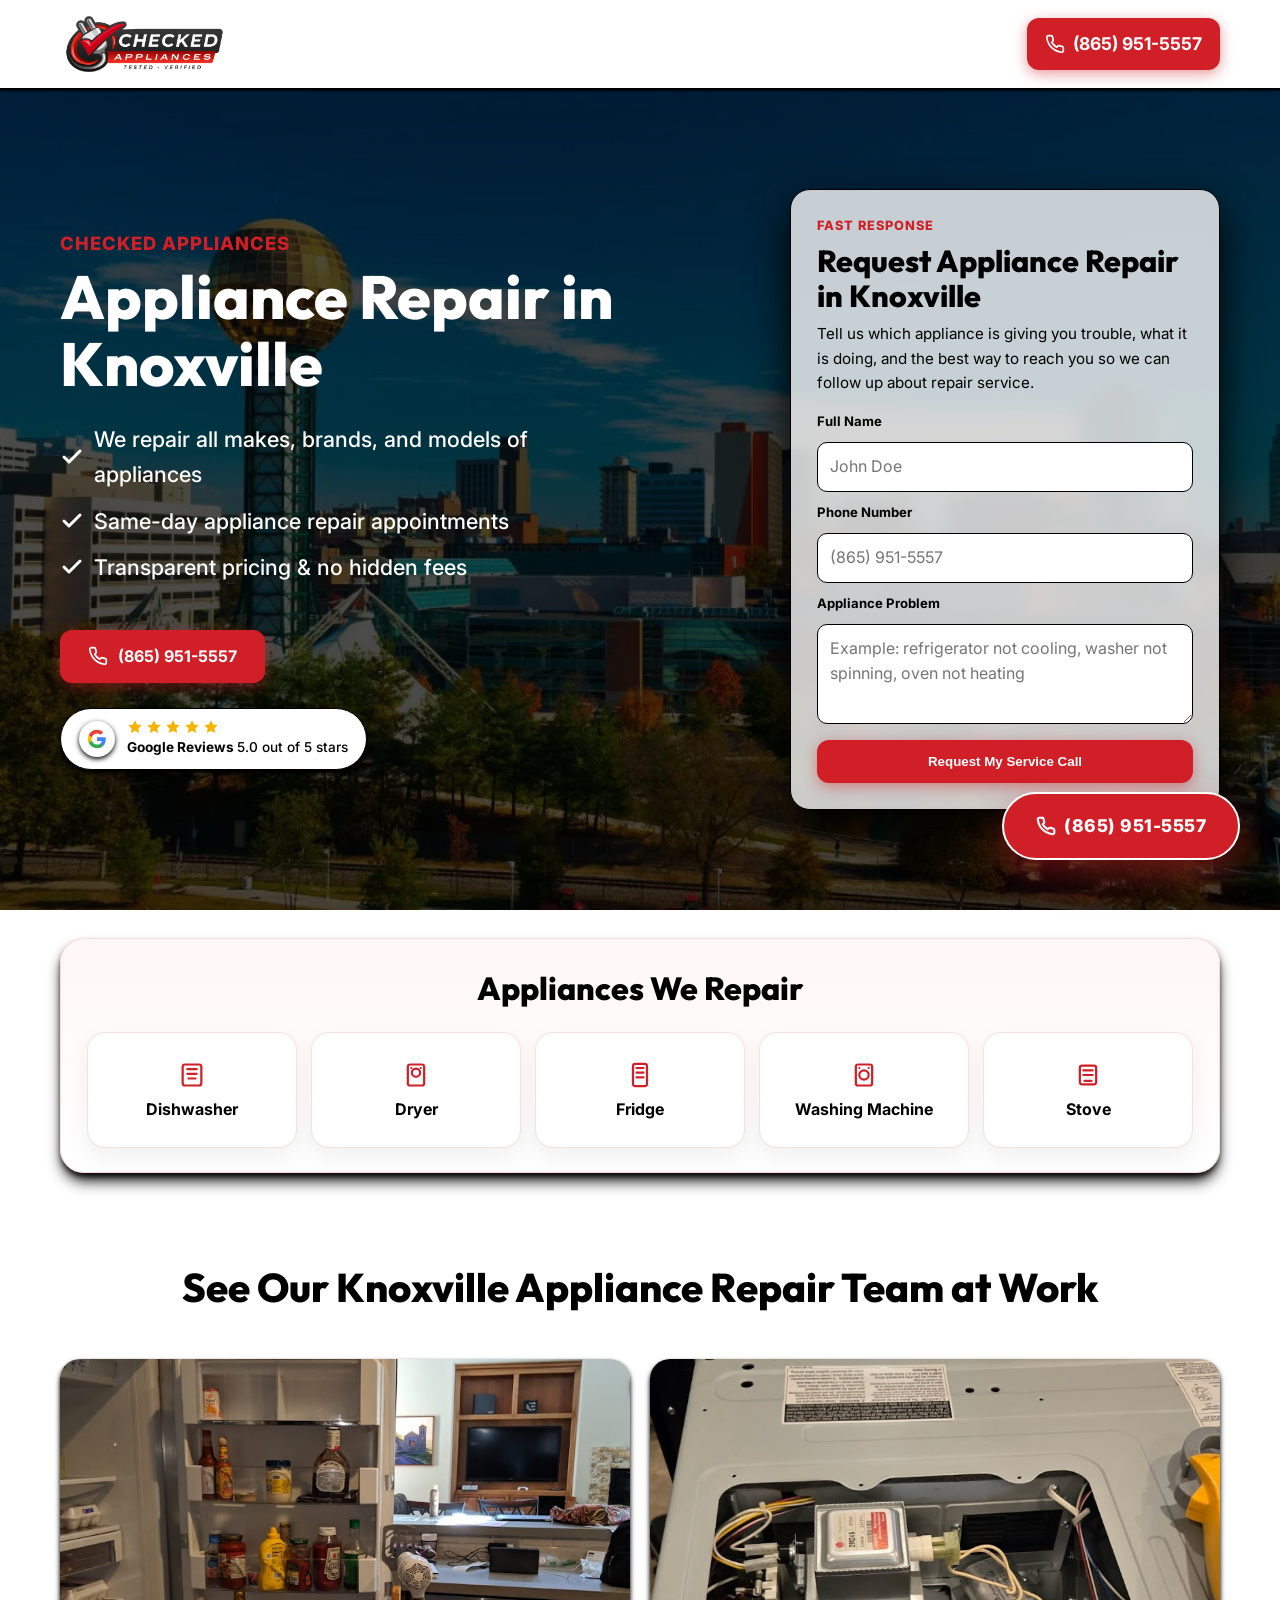
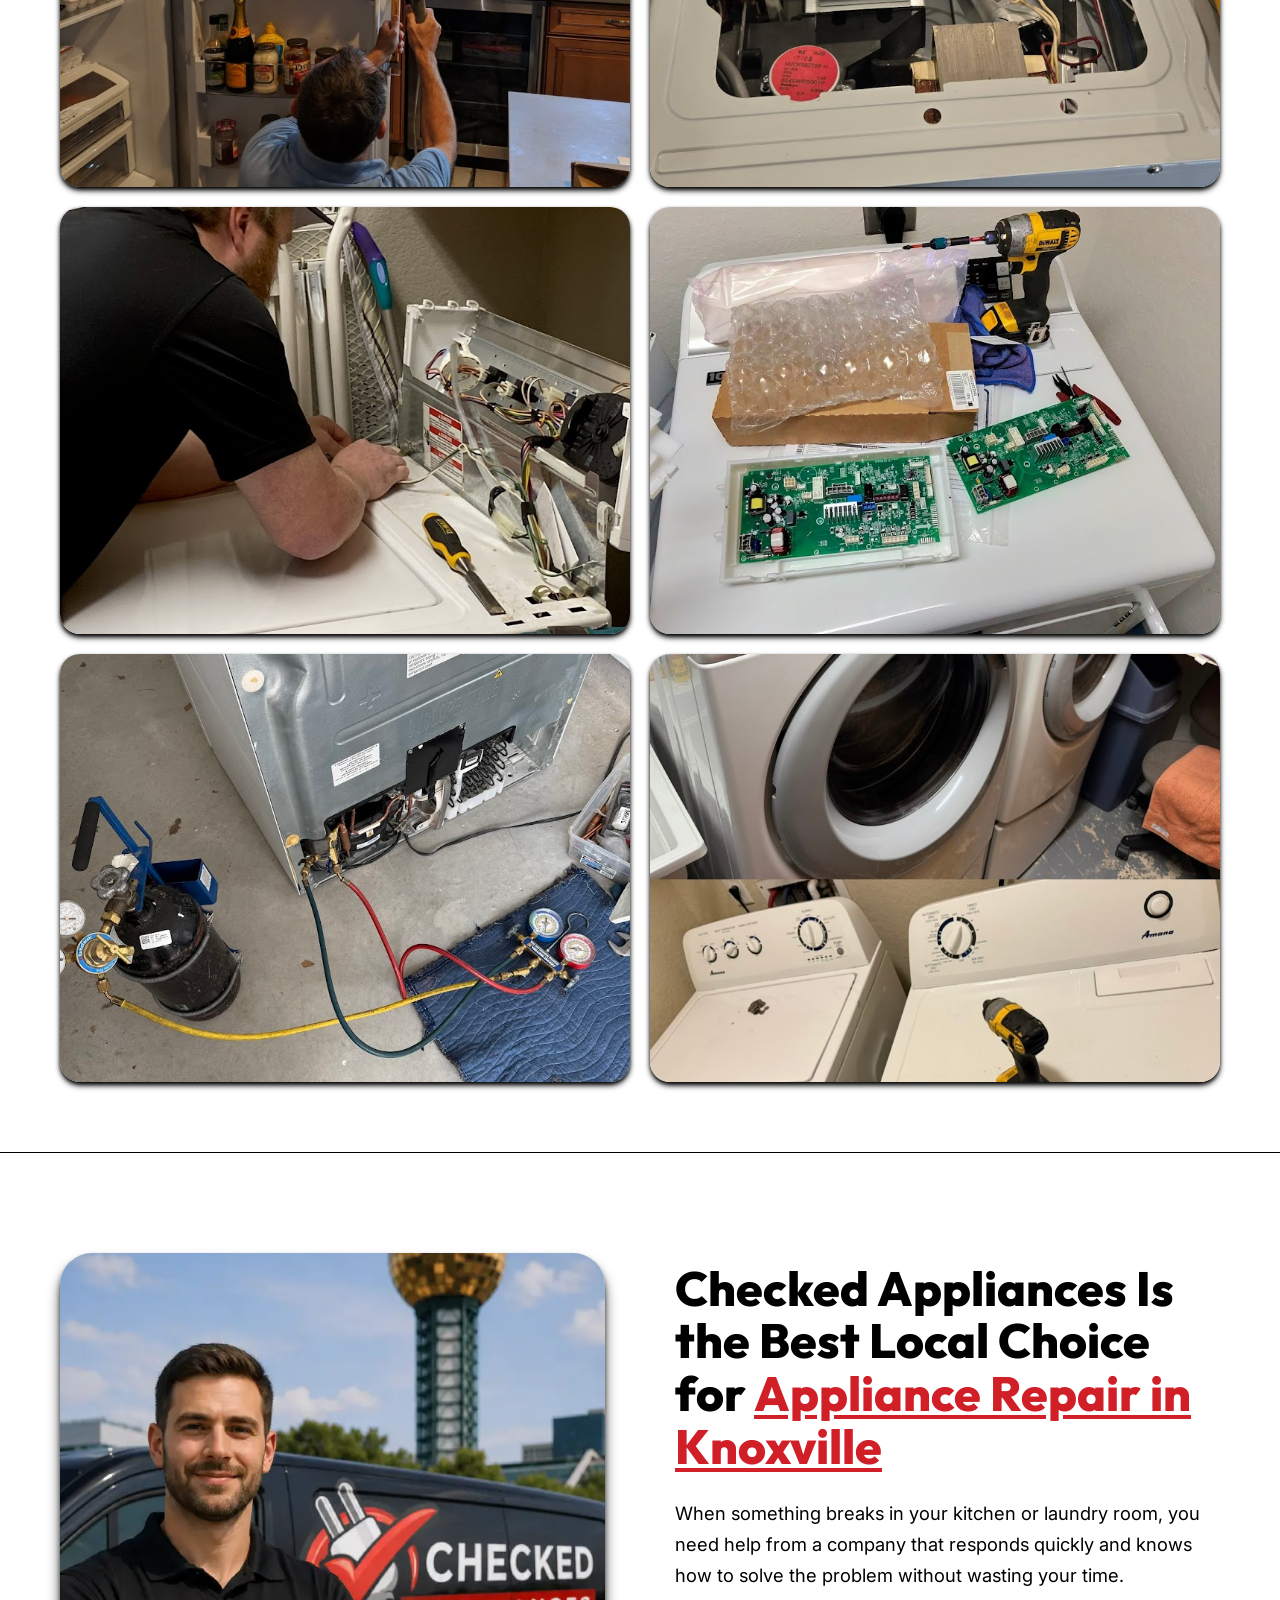
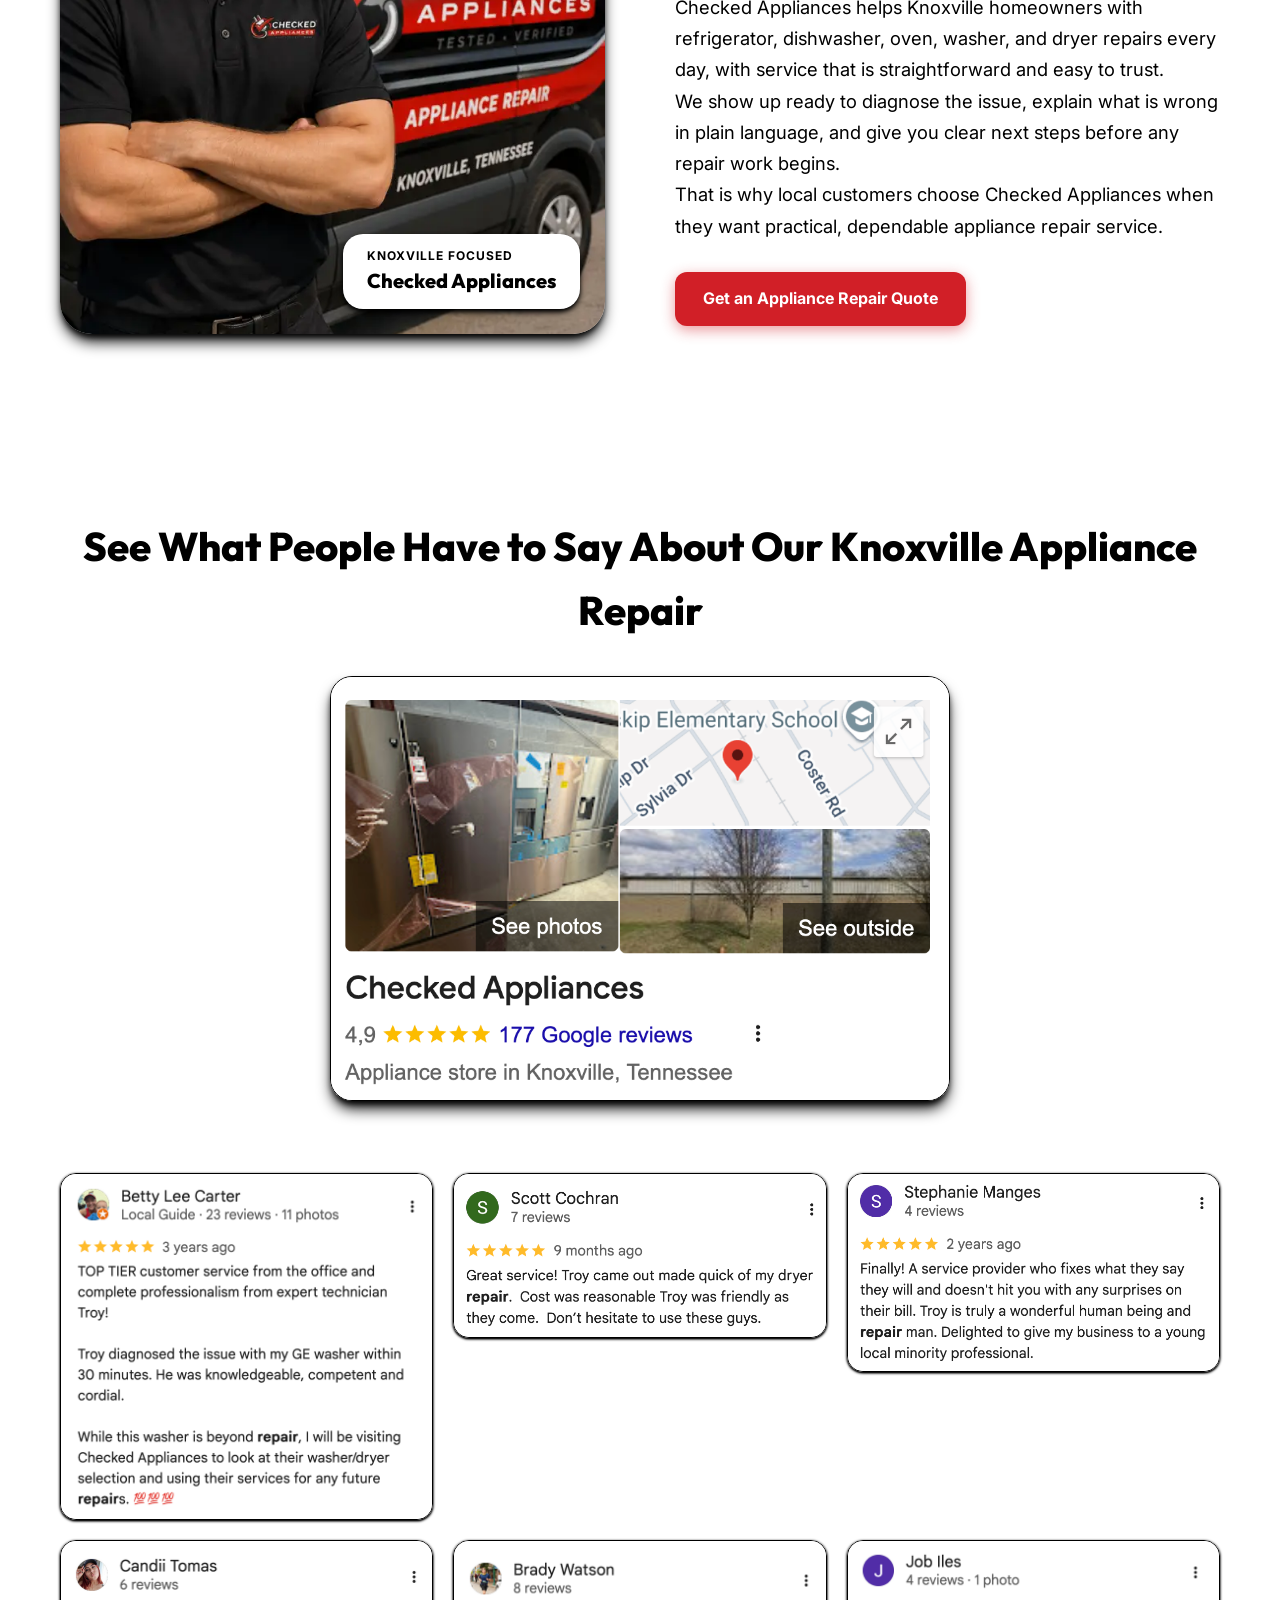
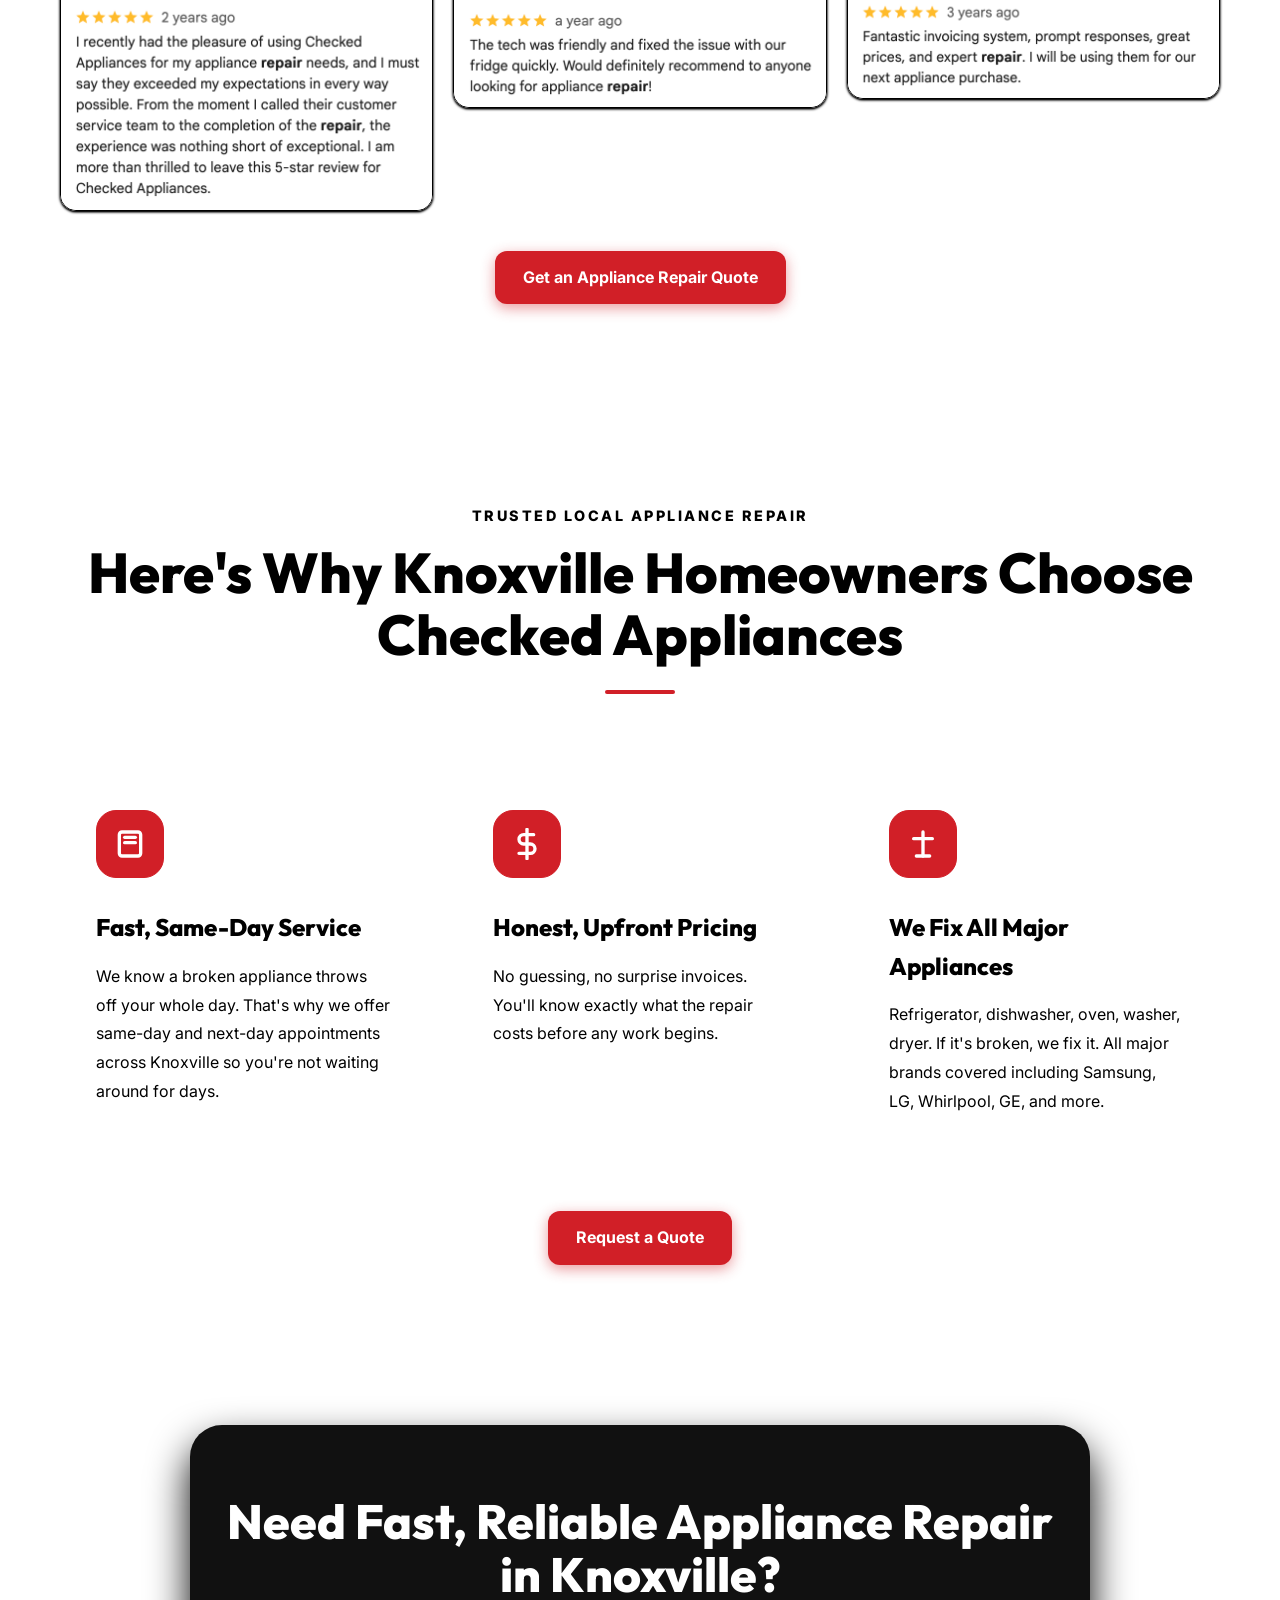
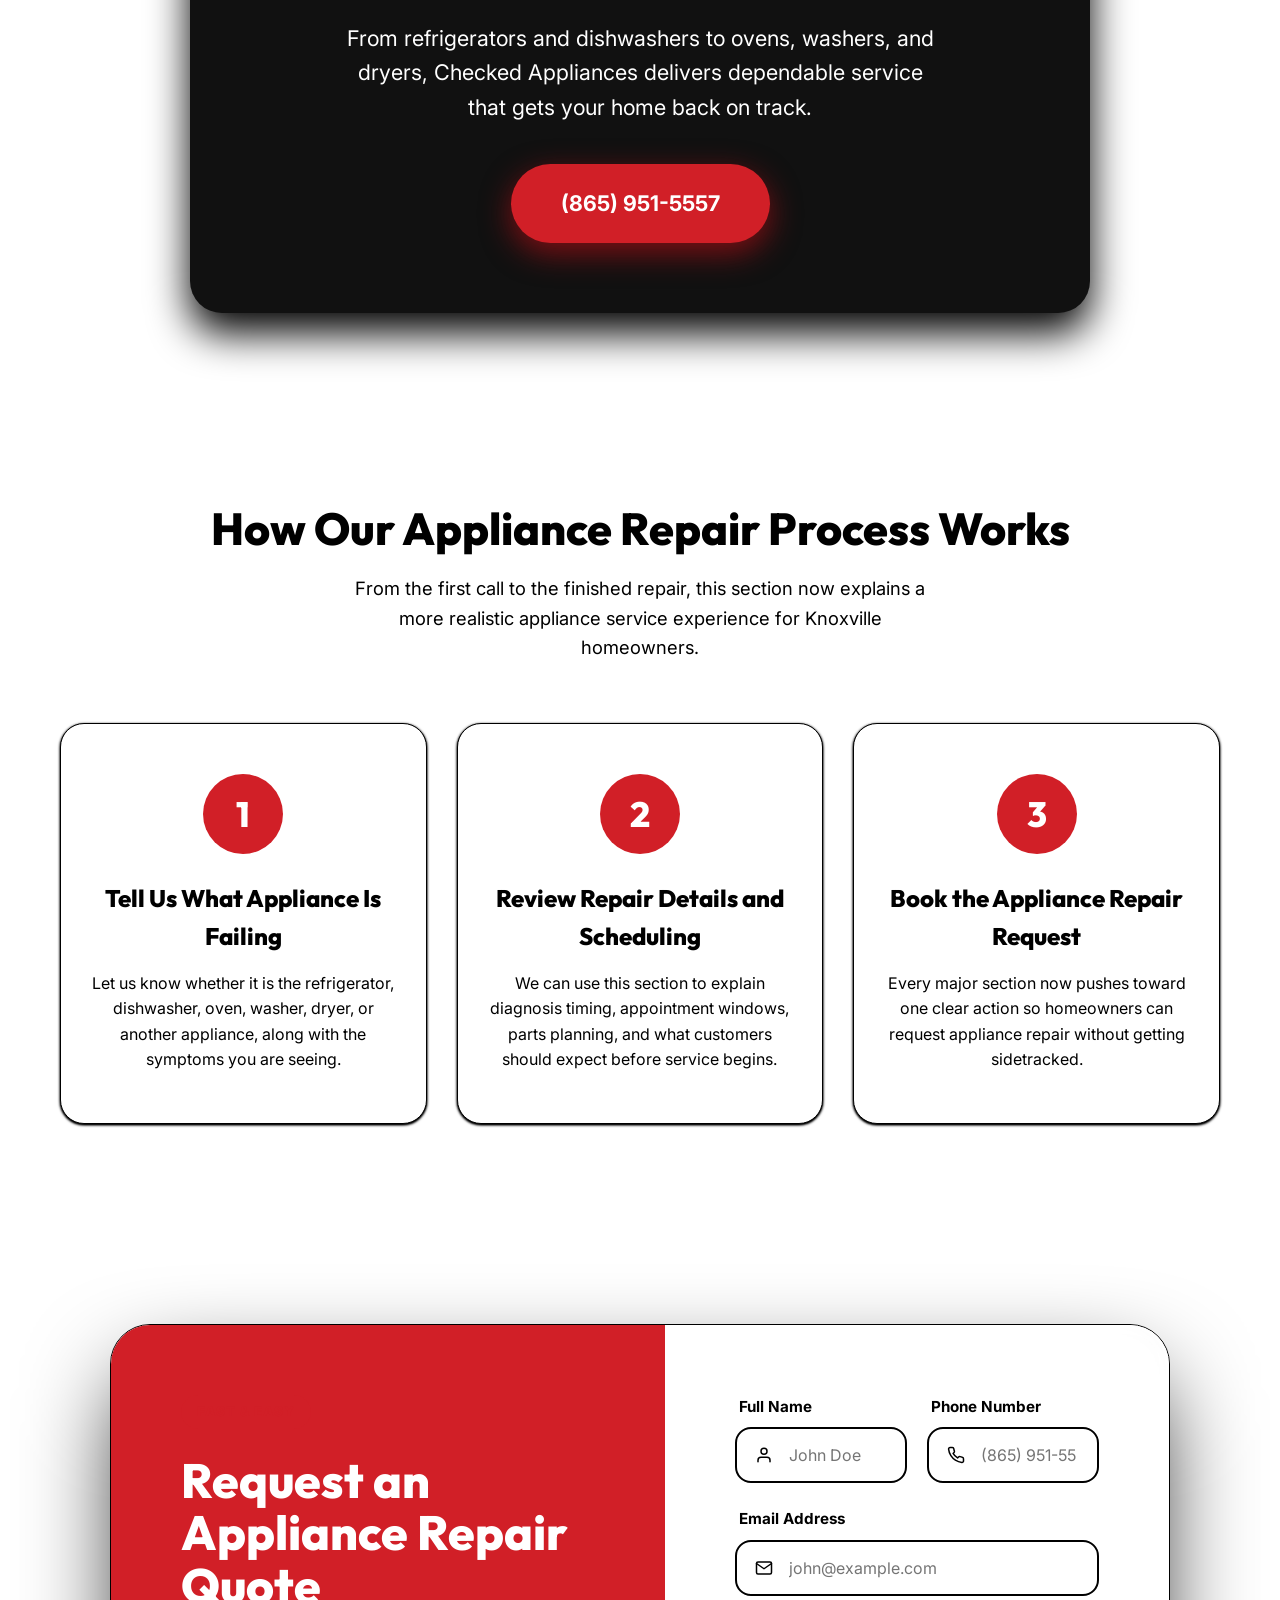
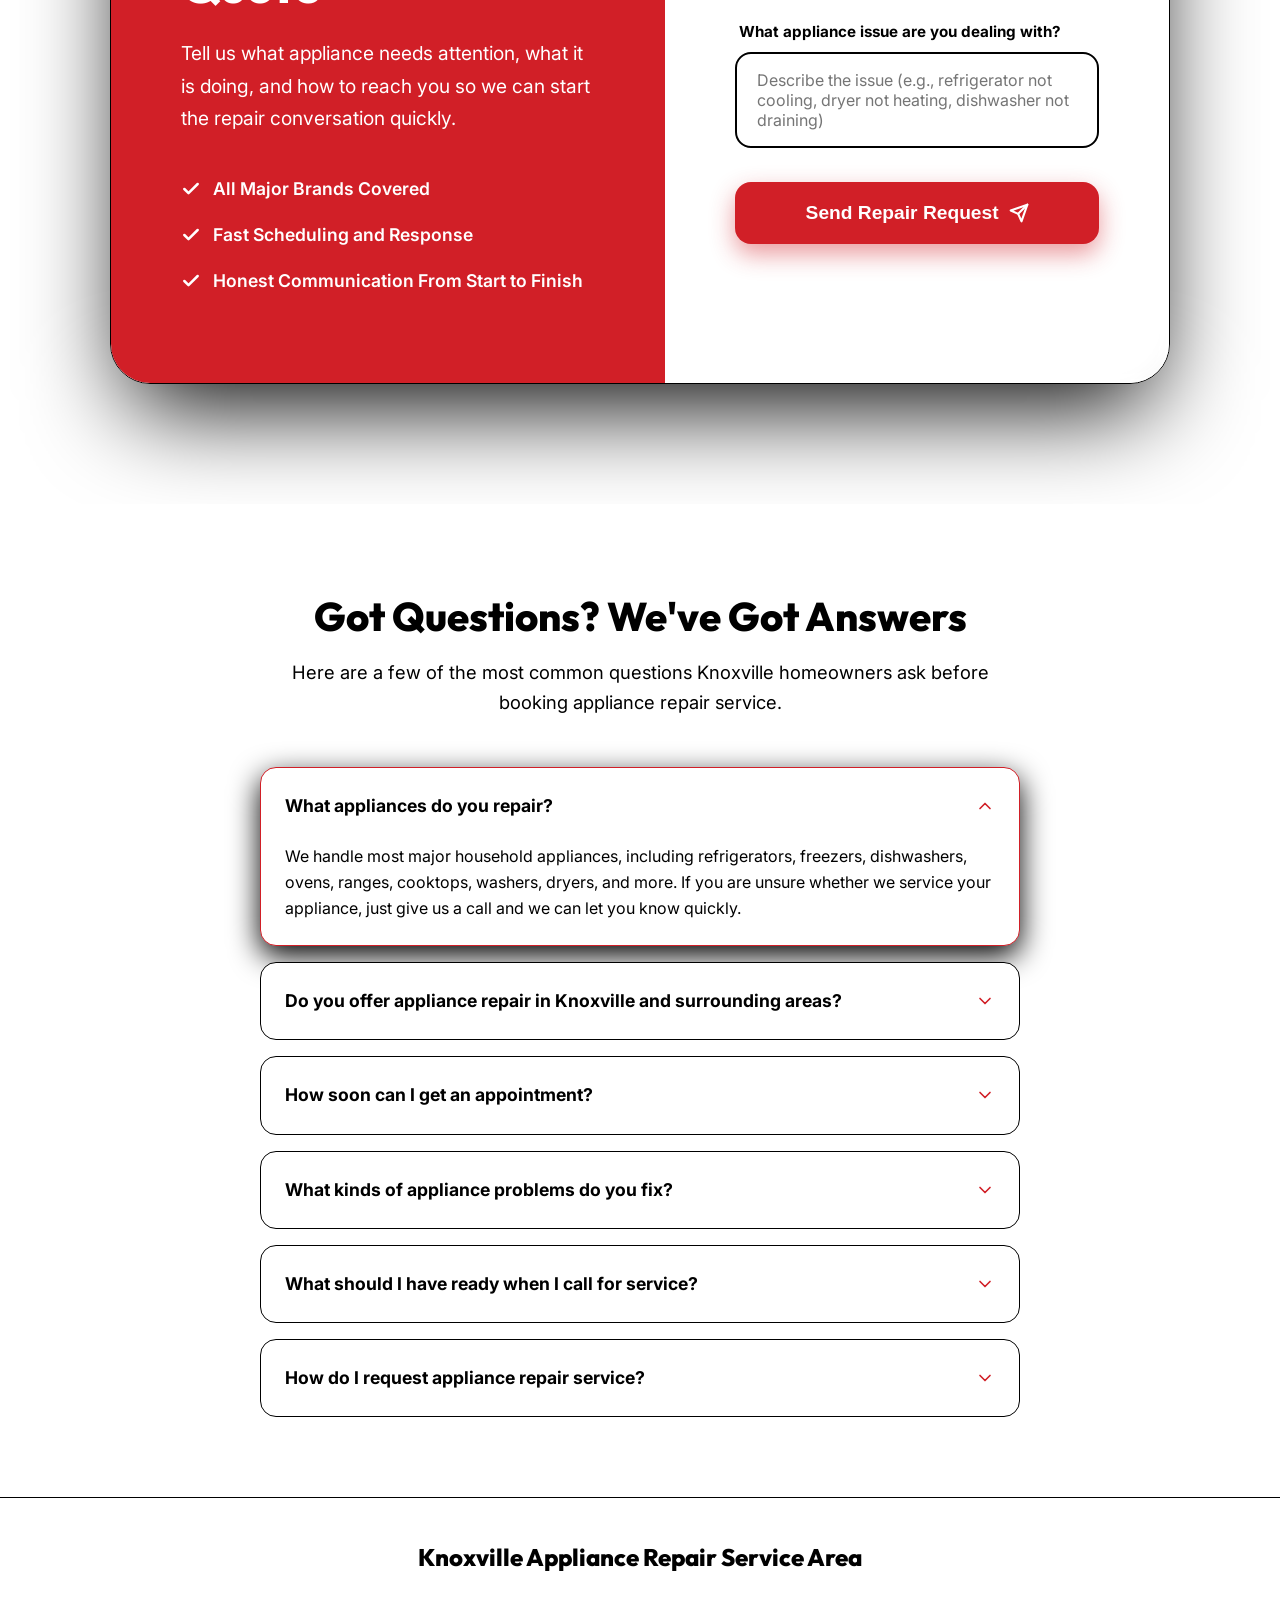
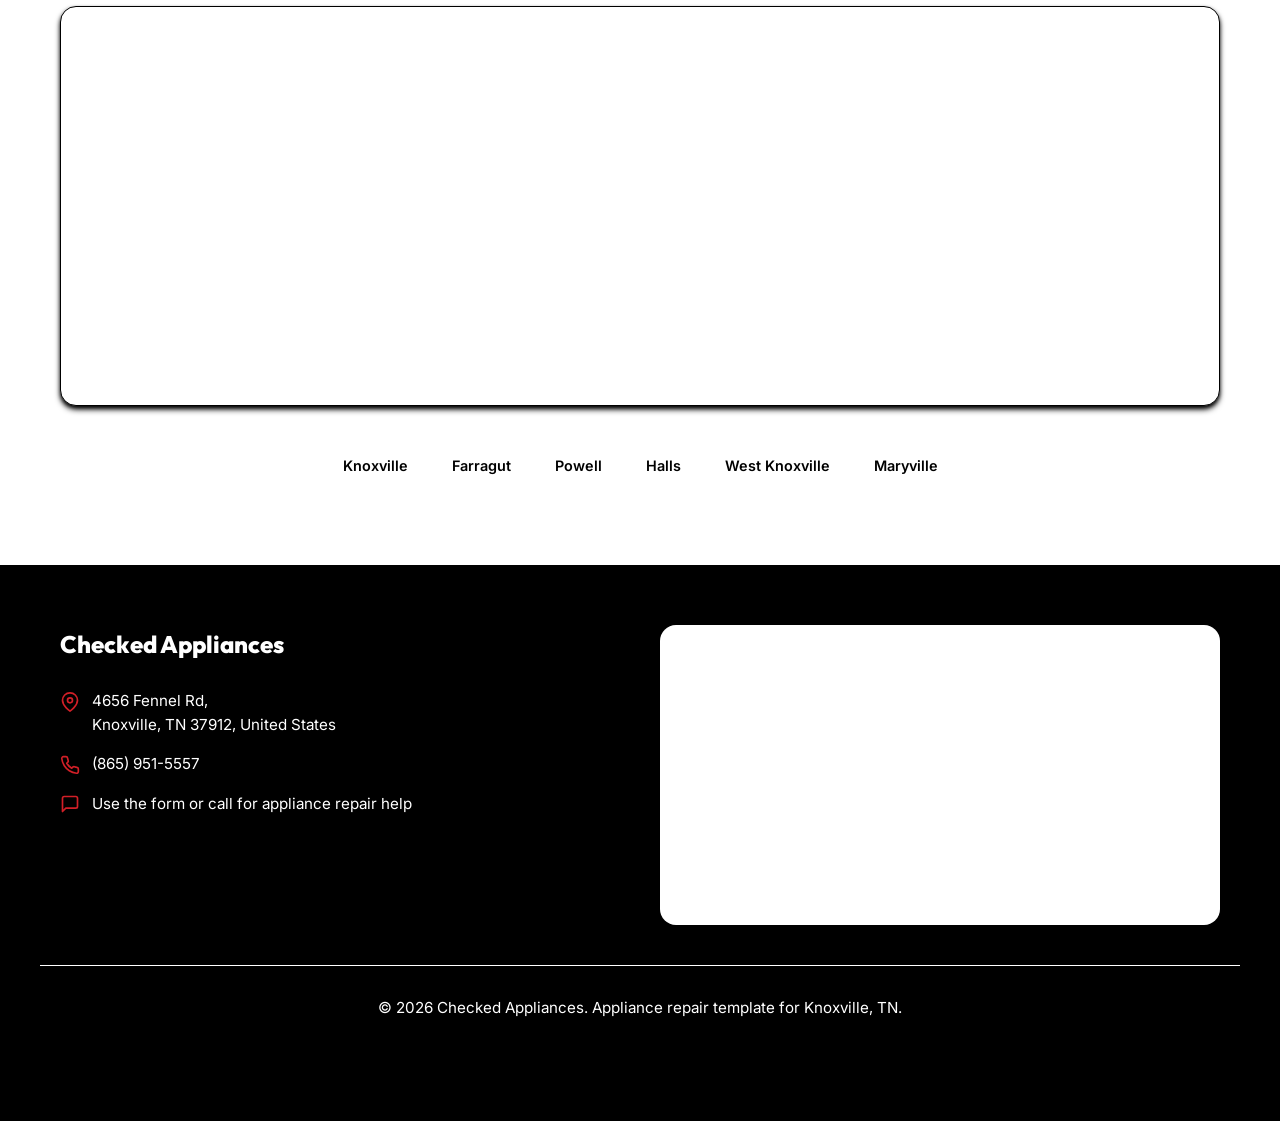
==== commit a372b9ff: "feat: polish mobile layout and clean legacy assets" ====
--- a/index.html
+++ b/index.html
@@ -163,6 +163,61 @@
             </div>
         </section>
 
+        <section class="appliance-strip">
+            <div class="container">
+                <div class="appliance-strip-inner">
+                    <h3>Appliances We Repair</h3>
+                    <div class="appliance-strip-grid">
+                        <div class="appliance-pill">
+                            <svg width="28" height="28" viewBox="0 0 24 24" fill="none" stroke="currentColor" stroke-width="1.9" stroke-linecap="round" stroke-linejoin="round">
+                                <rect x="4" y="3" width="16" height="18" rx="2"></rect>
+                                <path d="M8 7h8"></path>
+                                <path d="M8 11h8"></path>
+                                <path d="M9 15h6"></path>
+                            </svg>
+                            <span>Dishwasher</span>
+                        </div>
+                        <div class="appliance-pill">
+                            <svg width="28" height="28" viewBox="0 0 24 24" fill="none" stroke="currentColor" stroke-width="1.9" stroke-linecap="round" stroke-linejoin="round">
+                                <rect x="5" y="3" width="14" height="18" rx="2"></rect>
+                                <circle cx="12" cy="10" r="3.5"></circle>
+                                <path d="M8 6h.01"></path>
+                                <path d="M16 6h.01"></path>
+                            </svg>
+                            <span>Dryer</span>
+                        </div>
+                        <div class="appliance-pill">
+                            <svg width="28" height="28" viewBox="0 0 24 24" fill="none" stroke="currentColor" stroke-width="1.9" stroke-linecap="round" stroke-linejoin="round">
+                                <rect x="6" y="2.5" width="12" height="19" rx="2"></rect>
+                                <path d="M9 6h6"></path>
+                                <path d="M9 10h6"></path>
+                                <path d="M9 14h6"></path>
+                            </svg>
+                            <span>Fridge</span>
+                        </div>
+                        <div class="appliance-pill">
+                            <svg width="28" height="28" viewBox="0 0 24 24" fill="none" stroke="currentColor" stroke-width="1.9" stroke-linecap="round" stroke-linejoin="round">
+                                <rect x="5" y="3" width="14" height="18" rx="2"></rect>
+                                <circle cx="12" cy="12" r="4"></circle>
+                                <path d="M8 6h.01"></path>
+                                <path d="M16 6h.01"></path>
+                            </svg>
+                            <span>Washing Machine</span>
+                        </div>
+                        <div class="appliance-pill">
+                            <svg width="28" height="28" viewBox="0 0 24 24" fill="none" stroke="currentColor" stroke-width="1.9" stroke-linecap="round" stroke-linejoin="round">
+                                <rect x="5" y="4" width="14" height="16" rx="2"></rect>
+                                <path d="M8 8h8"></path>
+                                <path d="M8 12h8"></path>
+                                <path d="M9 17h6"></path>
+                            </svg>
+                            <span>Stove</span>
+                        </div>
+                    </div>
+                </div>
+            </div>
+        </section>
+
         <section class="team-gallery" style="background: var(--white); padding: 70px 0;">
             <div class="container">
                 <div class="section-header" style="margin-bottom: 40px;">
--- a/style.css
+++ b/style.css
@@ -401,6 +401,56 @@
     text-decoration: none;
 }
 
+.appliance-strip {
+    padding: 28px 0 12px;
+    background: var(--white);
+}
+
+.appliance-strip-inner {
+    background: linear-gradient(180deg, #fff7f7 0%, #ffffff 100%);
+    color: var(--primary);
+    border-radius: 24px;
+    padding: 24px 26px;
+    box-shadow: var(--shadow-lg);
+    border: 1px solid rgba(209, 31, 39, 0.14);
+}
+
+.appliance-strip-inner h3 {
+    text-align: center;
+    font-size: 2rem;
+    margin-bottom: 18px;
+}
+
+.appliance-strip-grid {
+    display: grid;
+    grid-template-columns: repeat(5, minmax(0, 1fr));
+    gap: 14px;
+}
+
+.appliance-pill {
+    display: flex;
+    flex-direction: column;
+    align-items: center;
+    justify-content: center;
+    gap: 10px;
+    min-height: 116px;
+    padding: 18px 12px;
+    border-radius: 18px;
+    border: 1px solid rgba(209, 31, 39, 0.14);
+    background: #ffffff;
+    box-shadow: 0 10px 24px rgba(0, 0, 0, 0.06);
+    text-align: center;
+}
+
+.appliance-pill svg {
+    color: var(--accent);
+}
+
+.appliance-pill span {
+    font-weight: 700;
+    line-height: 1.3;
+}
+
 @keyframes subtle-vibrate {
     0%, 100% { transform: translateX(0); }
     10% { transform: translateX(-1px) rotate(-1deg); }
@@ -917,6 +967,10 @@
     .team-grid {
         grid-template-columns: repeat(2, 1fr);
     }
+
+    .appliance-strip-grid {
+        grid-template-columns: repeat(2, 1fr);
+    }
 }
 
 @media (max-width: 768px) {
@@ -964,12 +1018,32 @@
         max-width: 100%;
     }
 
+    .hero-subtext {
+        font-size: 1.15rem;
+        margin-bottom: 32px;
+    }
+
+    .hero-subtext li {
+        font-size: 0.95rem;
+        margin-bottom: 10px !important;
+        gap: 8px !important;
+    }
+
+    .hero-subtext li svg {
+        width: 20px;
+        height: 20px;
+    }
+
     .hero-form-panel {
         display: none !important;
     }
 
     .hero-content h1 {
         font-size: 2.5rem;
+    }
+
+    .mobile-truck-anim-hero {
+        display: none !important;
     }
 
     .section-header h2 {
@@ -1017,6 +1091,80 @@
     .services-grid,
     .team-grid {
         grid-template-columns: 1fr;
+    }
+
+    .appliance-strip-inner {
+        padding: 20px 18px;
+    }
+
+    .appliance-strip-inner h3 {
+        font-size: 1.7rem;
+    }
+
+    .appliance-strip-grid {
+        grid-template-columns: 1fr;
+    }
+
+    .owner-intro {
+        padding: 60px 0;
+    }
+
+    .owner-title {
+        font-size: 2rem;
+        line-height: 1.15;
+        text-align: center;
+    }
+
+    .owner-text-box {
+        text-align: center;
+    }
+
+    .owner-blurb p {
+        font-size: 1rem;
+        line-height: 1.75;
+    }
+
+    .owner-cta {
+        display: flex;
+        justify-content: center;
+        margin-top: 24px;
+    }
+
+    .quote-form-section-v2 {
+        padding: 80px 0;
+    }
+
+    .form-wrapper-v2 {
+        border-radius: 26px;
+    }
+
+    .form-content-v2 {
+        padding: 36px 24px;
+    }
+
+    .form-container-v2 {
+        padding: 30px 20px;
+    }
+
+    .form-title {
+        font-size: 2.1rem;
+        text-align: center;
+    }
+
+    .form-description {
+        font-size: 1rem;
+        text-align: center;
+        margin-bottom: 28px;
+    }
+
+    .form-perks li {
+        font-size: 0.98rem;
+        align-items: flex-start;
+    }
+
+    .submit-btn-v2 {
+        font-size: 1.05rem;
+        padding: 18px;
     }
 }
 
